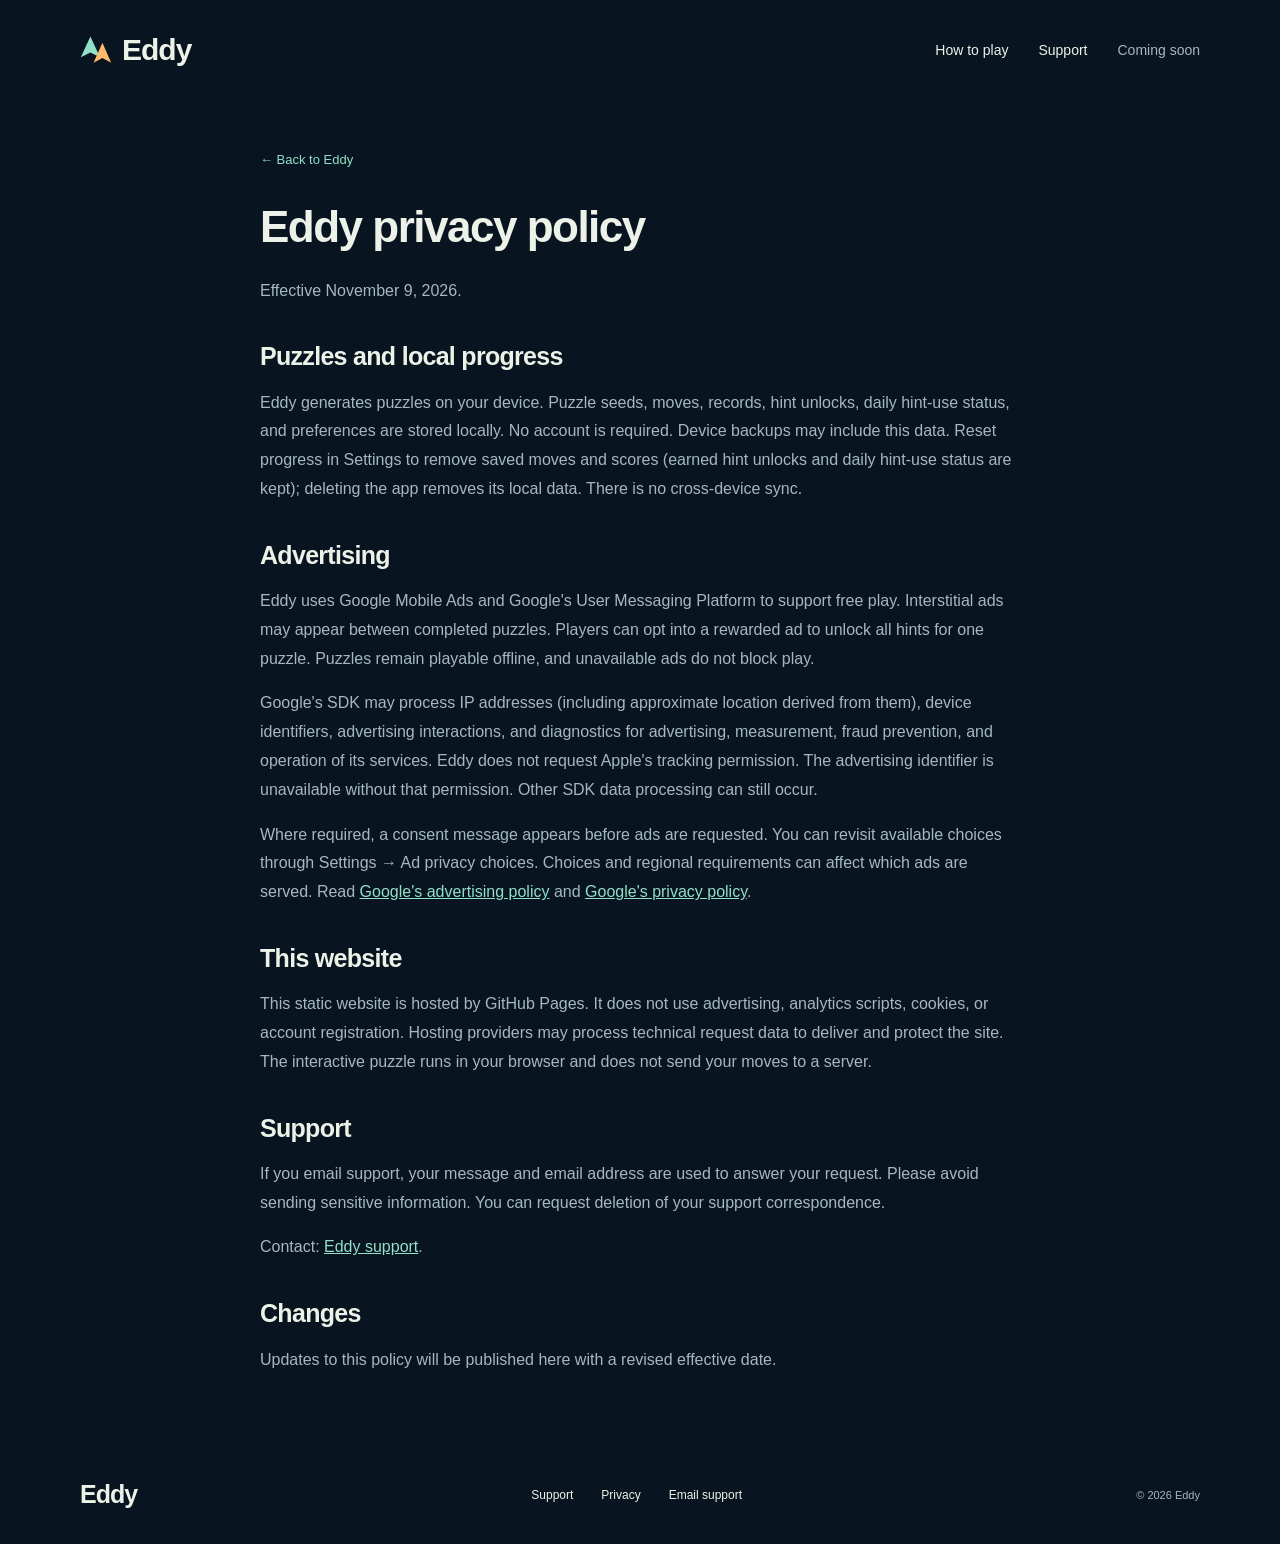
==== privacy/index.html @ 34b2f2de "feat: add Eddy marketing site" ====
<!doctype html><html lang="en"><head><meta charset="utf-8"><meta name="viewport" content="width=device-width, initial-scale=1"><meta name="theme-color" content="#091421"><title>Eddy · Privacy</title><meta name="description" content="Eddy privacy information for the paper boat puzzle game."><link rel="canonical" href="https://eddy.bondoc.cloud/privacy/"><meta property="og:type" content="website"><meta property="og:title" content="Eddy · Privacy"><meta property="og:description" content="Eddy privacy information for the paper boat puzzle game."><meta property="og:url" content="https://eddy.bondoc.cloud/privacy/"><meta property="og:image" content="https://eddy.bondoc.cloud/assets/social.png"><meta name="twitter:card" content="summary_large_image"><link rel="icon" href="/assets/favicon.svg" type="image/svg+xml"><link rel="apple-touch-icon" href="/assets/app-icon.png"><link rel="stylesheet" href="/style.css"></head><body><a class="skip" href="#main">Skip to content</a><header class="nav wrap"><a class="brand" href="/" aria-label="Eddy home"><svg viewBox="0 0 40 40" aria-hidden="true"><path fill="#91e0c7" d="M13 3 25 29 13 23 1 29Z"/><path fill="#ffba6b" d="M28 11 39 36 28 30 17 36Z"/></svg>Eddy</a><nav aria-label="Main navigation"><a href="/#how">How to play</a><a href="/support/">Support</a><a class="nav-cta" href="/#get-eddy">Coming soon</a></nav></header><main id="main" class="document wrap"><a class="back" href="/">← Back to Eddy</a><h1>Eddy privacy policy</h1><p>Effective November 9, 2026.</p><h2>Puzzles and local progress</h2><p>Eddy generates puzzles on your device. Puzzle seeds, moves, records, hint unlocks, daily hint-use status, and preferences are stored locally. No account is required. Device backups may include this data. Reset progress in Settings to remove saved moves and scores (earned hint unlocks and daily hint-use status are kept); deleting the app removes its local data. There is no cross-device sync.</p><h2>Advertising</h2><p>Eddy uses Google Mobile Ads and Google's User Messaging Platform to support free play. Interstitial ads may appear between completed puzzles. Players can opt into a rewarded ad to unlock all hints for one puzzle. Puzzles remain playable offline, and unavailable ads do not block play.</p><p>Google's SDK may process IP addresses (including approximate location derived from them), device identifiers, advertising interactions, and diagnostics for advertising, measurement, fraud prevention, and operation of its services. Eddy does not request Apple's tracking permission. The advertising identifier is unavailable without that permission. Other SDK data processing can still occur.</p><p>Where required, a consent message appears before ads are requested. You can revisit available choices through Settings → Ad privacy choices. Choices and regional requirements can affect which ads are served. Read <a href="https://policies.google.com/technologies/ads">Google's advertising policy</a> and <a href="https://policies.google.com/privacy">Google's privacy policy</a>.</p><h2>This website</h2><p>This static website is hosted by GitHub Pages. It does not use advertising, analytics scripts, cookies, or account registration. Hosting providers may process technical request data to deliver and protect the site. The interactive puzzle runs in your browser and does not send your moves to a server.</p><h2>Support</h2><p>If you email support, your message and email address are used to answer your request. Please avoid sending sensitive information. You can request deletion of your support correspondence.</p><p>Contact: <a href="mailto:rod.xavier.bondoc@gmail.com">Eddy support</a>.</p><h2>Changes</h2><p>Updates to this policy will be published here with a revised effective date.</p>
</main><footer class="wrap"><a class="footer-brand" href="/">Eddy</a><div><a href="/support/">Support</a><a href="/privacy/">Privacy</a><a href="mailto:rod.xavier.bondoc@gmail.com">Email support</a></div><small>© 2026 Eddy</small></footer></body></html>
---- style.css ----
:root {
  --night: #091421;
  --panel: #112735;
  --mint: #91e0c7;
  --gold: #ffba6b;
  --text: #edf2e8;
  --muted: #a4b9bf;
  --line: #ffffff24;
  color-scheme: dark;
  font-family: ui-rounded, "SF Pro Rounded", -apple-system, BlinkMacSystemFont, "Segoe UI", sans-serif;
  color: var(--text);
  background: var(--night);
}
* { box-sizing: border-box; }
html { scroll-behavior: smooth; scroll-padding-top: 30px; }
body { margin: 0; }
a { color: inherit; text-decoration: none; }
button { font: inherit; cursor: pointer; }
a, button { -webkit-tap-highlight-color: transparent; }
a:focus-visible, button:focus-visible, [tabindex]:focus-visible { outline: 3px solid var(--gold); outline-offset: 6px; }
button:disabled { cursor: default; opacity: .4; }
.wrap { width: min(1120px, calc(100% - 80px)); margin-inline: auto; }
.nav { height: 100px; display: flex; align-items: center; justify-content: space-between; }
.brand { display: flex; gap: 10px; align-items: center; font-size: 30px; font-weight: 750; letter-spacing: -1px; }
.brand svg { width: 32px; height: 36px; }
.nav nav { display: flex; align-items: center; gap: 30px; font-size: 14px; }
.nav nav a:hover, .text-link:hover, footer a:hover { color: var(--mint); }
.nav-cta { color: var(--muted); }
.skip { position: absolute; top: -100px; left: 20px; background: var(--mint); color: var(--night); padding: 12px; z-index: 10; }
.skip:focus { top: 10px; }
h1, h2, h3, p { margin-top: 0; }
h1 { font-size: clamp(48px, 5.8vw, 74px); line-height: 1.08; letter-spacing: -2.5px; font-weight: 650; margin-block: 22px 26px; }
h2 { font-size: 28px; line-height: 1.25; letter-spacing: -.7px; font-weight: 600; margin-bottom: 24px; }
h3 { font-size: 22px; }
.hero { display: grid; grid-template-columns: .85fr 1.15fr; gap: 65px; align-items: center; padding-block: 65px 75px; }
.eyebrow { font-size: 13px; line-height: 1.7; color: var(--muted); }
.intro { max-width: 390px; font-size: 18px; line-height: 1.7; color: var(--muted); margin-bottom: 24px; }
.availability { font-size: 13px; color: var(--muted); margin-top: 28px; }
.text-link { display: inline-block; font-size: 14px; color: var(--mint); border-bottom: 1px solid #91e0c755; padding-bottom: 5px; }
.hero-art { border-top: 1px solid var(--line); padding-top: 18px; scroll-margin-top: 30px; min-width: 0; }
.chart-top, .chart-bottom { display: flex; justify-content: space-between; gap: 12px; font-size: 12px; color: var(--muted); }
.chart-bottom { margin: 24px 0 18px; font-size: 11px; }
.demo { margin-top: 30px; }
.seas { display: grid; grid-template-columns: 1fr 1fr; gap: 22px; }
.sea-label { font-size: 12px; margin-bottom: 12px; }
.mint { color: var(--mint); }
.gold { color: var(--gold); }
.board { display: grid; grid-template-columns: repeat(4, 1fr); gap: 5px; color: var(--mint); }
.board.amber { color: var(--gold); }
.cell { aspect-ratio: 1; background: var(--panel); border-radius: 7px; display: grid; place-items: center; position: relative; }
.cell:empty:after { content: "~"; color: #a4b9bf22; font-family: Georgia, serif; }
.cell svg { width: 70%; height: 70%; position: absolute; }
.light { font-size: 23px; }
.harbour { position: absolute; width: 58%; height: 58%; border: 1.5px solid currentColor; border-radius: 50%; opacity: .7; }
.harbour:after { content: ""; position: absolute; inset: 4px; border: 1px solid currentColor; border-radius: 50%; }
#demo-status { font-size: 13px; line-height: 1.6; color: var(--muted); min-height: 42px; margin: 22px 0 12px; }
.demo-controls { display: flex; gap: 12px; justify-content: space-between; align-items: center; }
.directions { display: flex; gap: 7px; }
.directions button { width: 44px; height: 44px; background: var(--panel); border: 1px solid var(--line); color: var(--text); border-radius: 7px; font-size: 20px; }
.directions button:hover:not(:disabled) { border-color: var(--mint); color: var(--mint); }
.text-button { background: transparent; border: 0; color: var(--muted); font-size: 12px; padding: 12px 0; }
.text-button:hover { color: var(--text); }
.demo-note { font-size: 11px; line-height: 1.6; color: var(--muted); margin: 0; }
.how { display: grid; grid-template-columns: .85fr 1.15fr; gap: 65px; border-top: 1px solid var(--line); padding-block: 48px; }
.rules p, .wake-layout p, .mode-list dd { font-size: 16px; color: var(--muted); line-height: 1.8; }
.rules p:last-child { margin-bottom: 0; }
.wake-section { background: #10232e; }
.wake-layout { display: grid; grid-template-columns: 1.15fr .85fr; gap: 65px; align-items: center; padding-block: 48px; }
.wake-illustration svg { width: 100%; height: auto; }
.wake-layout .eyebrow { font-size: 13px; margin-bottom: 16px; }
.wake-layout h2 { font-size: 32px; }
.wake-layout p:last-child { margin-bottom: 0; }
.modes { display: grid; grid-template-columns: .85fr 1.15fr; gap: 65px; padding-block: 64px; }
.mode-list { margin: 0; }
.mode-list > div { border-bottom: 1px solid var(--line); padding-bottom: 20px; margin-bottom: 20px; }
.mode-list > div:last-child { border: 0; margin-bottom: 0; padding-bottom: 0; }
.mode-list dt { font-size: 18px; color: var(--text); font-weight: 550; margin-bottom: 8px; }
.mode-list dd { margin: 0; }
.closing { border-block: 1px solid var(--line); display: flex; align-items: flex-start; gap: 28px; padding-block: 40px; margin-bottom: 40px; }
.closing img { border-radius: 16px; flex-shrink: 0; }
.closing h2 { font-size: 24px; margin-bottom: 14px; }
.closing p { font-size: 15px; line-height: 1.7; color: var(--muted); max-width: 650px; }
.closing .closing-note { font-size: 13px; }
footer { padding-bottom: 35px; display: flex; align-items: center; justify-content: space-between; gap: 24px; }
footer .footer-brand { font-size: 25px; letter-spacing: -1px; font-weight: 650; }
footer > div { display: flex; gap: 28px; font-size: 12px; }
footer small { font-size: 11px; color: var(--muted); }
.document { max-width: 760px; padding-block: 50px 90px; min-height: 65vh; }
.document h1 { font-size: 44px; letter-spacing: -1.5px; margin-top: 35px; }
.document h2 { font-size: 25px; margin: 36px 0 16px; }
.document p { font-size: 16px; line-height: 1.8; color: var(--muted); }
.document p a { color: var(--mint); text-decoration: underline; overflow-wrap: anywhere; }
.back { font-size: 13px; color: var(--mint); }
.button { display: inline-block; padding: 14px 20px; background: var(--mint); color: var(--night); border-radius: 6px; }
@media(max-width: 900px) {
  .wrap { width: calc(100% - 40px); }
  .nav { height: 85px; }
  .nav nav { gap: 18px; font-size: 12px; }
  .nav nav > a:first-child { display: none; }
  .brand { font-size: 27px; }
  .hero { grid-template-columns: 1fr; padding-block: 30px 45px; gap: 36px; }
  .hero-copy { max-width: 540px; }
  h1 { font-size: clamp(48px, 8vw, 66px); }
  .intro { max-width: 500px; font-size: 17px; }
  .hero-art { max-width: 600px; width: 100%; }
  .how, .modes { grid-template-columns: 1fr; gap: 8px; padding-block: 36px; }
  .wake-layout { grid-template-columns: 1fr; gap: 28px; padding-block: 36px; }
  .wake-illustration { max-width: 540px; order: 2; }
  .closing { gap: 20px; }
  footer { flex-wrap: wrap; }
}
@media(max-width: 480px) {
  .chart-top, .sea-label { font-size: 11px; }
  .seas { gap: 14px; }
  .chart-bottom { font-size: 10px; }
  .closing { display: block; }
  .closing img { margin-bottom: 20px; width: 56px; height: 56px; }
  .closing h2 { font-size: 23px; }
  footer { gap: 22px; }
  footer > div { gap: 18px; }
  footer small { width: 100%; }
  .document h1 { font-size: 36px; }
}
@media(prefers-reduced-motion: reduce) { html { scroll-behavior: auto; } }
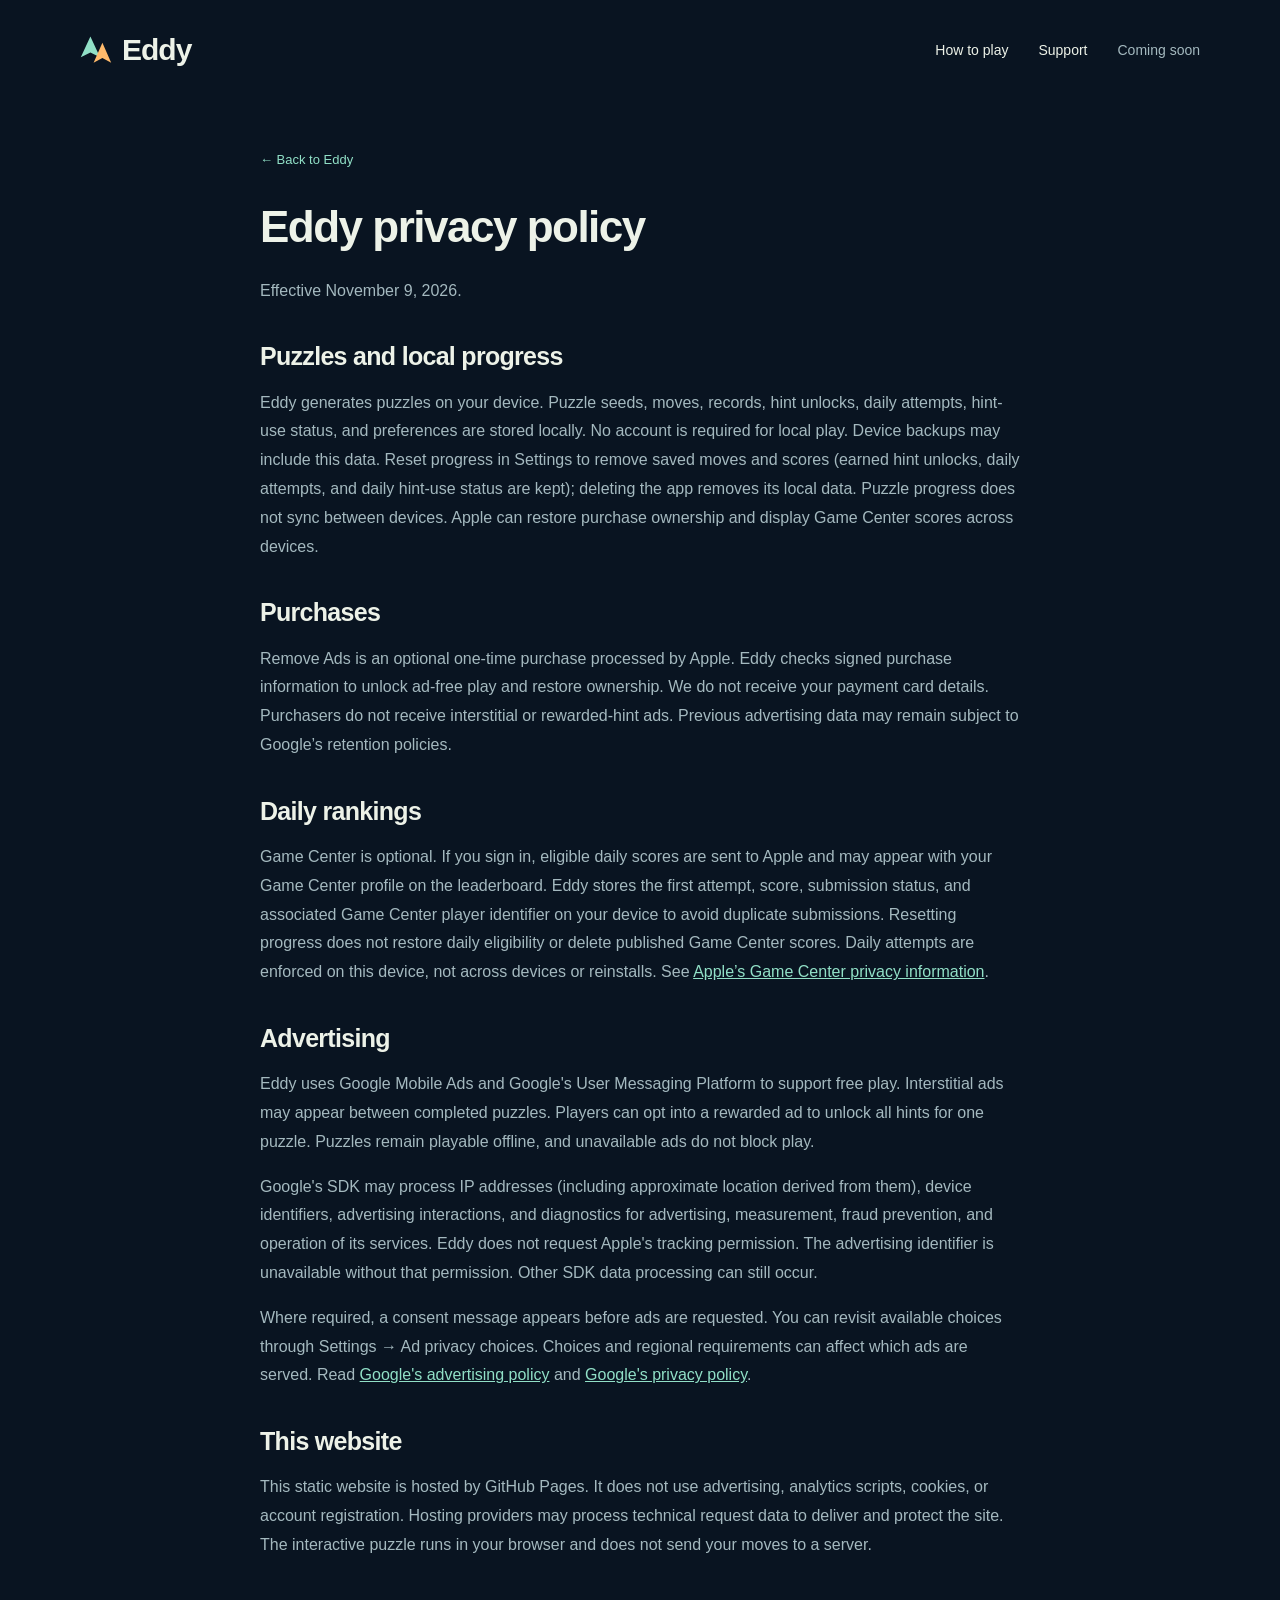
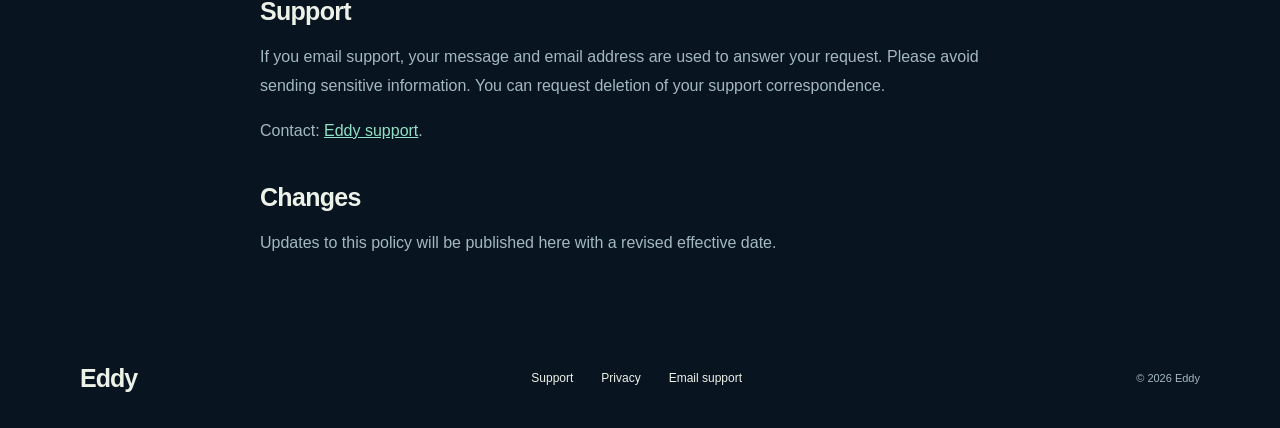
==== commit 7fcf834d: "feat: prepare marketing site for search discovery" ====
--- a/privacy/index.html
+++ b/privacy/index.html
@@ -1,2 +1,130 @@
-<!doctype html><html lang="en"><head><meta charset="utf-8"><meta name="viewport" content="width=device-width, initial-scale=1"><meta name="theme-color" content="#091421"><title>Eddy · Privacy</title><meta name="description" content="Eddy privacy information for the paper boat puzzle game."><link rel="canonical" href="https://eddy.bondoc.cloud/privacy/"><meta property="og:type" content="website"><meta property="og:title" content="Eddy · Privacy"><meta property="og:description" content="Eddy privacy information for the paper boat puzzle game."><meta property="og:url" content="https://eddy.bondoc.cloud/privacy/"><meta property="og:image" content="https://eddy.bondoc.cloud/assets/social.png"><meta name="twitter:card" content="summary_large_image"><link rel="icon" href="/assets/favicon.svg" type="image/svg+xml"><link rel="apple-touch-icon" href="/assets/app-icon.png"><link rel="stylesheet" href="/style.css"></head><body><a class="skip" href="#main">Skip to content</a><header class="nav wrap"><a class="brand" href="/" aria-label="Eddy home"><svg viewBox="0 0 40 40" aria-hidden="true"><path fill="#91e0c7" d="M13 3 25 29 13 23 1 29Z"/><path fill="#ffba6b" d="M28 11 39 36 28 30 17 36Z"/></svg>Eddy</a><nav aria-label="Main navigation"><a href="/#how">How to play</a><a href="/support/">Support</a><a class="nav-cta" href="/#get-eddy">Coming soon</a></nav></header><main id="main" class="document wrap"><a class="back" href="/">← Back to Eddy</a><h1>Eddy privacy policy</h1><p>Effective November 9, 2026.</p><h2>Puzzles and local progress</h2><p>Eddy generates puzzles on your device. Puzzle seeds, moves, records, hint unlocks, daily hint-use status, and preferences are stored locally. No account is required. Device backups may include this data. Reset progress in Settings to remove saved moves and scores (earned hint unlocks and daily hint-use status are kept); deleting the app removes its local data. There is no cross-device sync.</p><h2>Advertising</h2><p>Eddy uses Google Mobile Ads and Google's User Messaging Platform to support free play. Interstitial ads may appear between completed puzzles. Players can opt into a rewarded ad to unlock all hints for one puzzle. Puzzles remain playable offline, and unavailable ads do not block play.</p><p>Google's SDK may process IP addresses (including approximate location derived from them), device identifiers, advertising interactions, and diagnostics for advertising, measurement, fraud prevention, and operation of its services. Eddy does not request Apple's tracking permission. The advertising identifier is unavailable without that permission. Other SDK data processing can still occur.</p><p>Where required, a consent message appears before ads are requested. You can revisit available choices through Settings → Ad privacy choices. Choices and regional requirements can affect which ads are served. Read <a href="https://policies.google.com/technologies/ads">Google's advertising policy</a> and <a href="https://policies.google.com/privacy">Google's privacy policy</a>.</p><h2>This website</h2><p>This static website is hosted by GitHub Pages. It does not use advertising, analytics scripts, cookies, or account registration. Hosting providers may process technical request data to deliver and protect the site. The interactive puzzle runs in your browser and does not send your moves to a server.</p><h2>Support</h2><p>If you email support, your message and email address are used to answer your request. Please avoid sending sensitive information. You can request deletion of your support correspondence.</p><p>Contact: <a href="mailto:rod.xavier.bondoc@gmail.com">Eddy support</a>.</p><h2>Changes</h2><p>Updates to this policy will be published here with a revised effective date.</p>
-</main><footer class="wrap"><a class="footer-brand" href="/">Eddy</a><div><a href="/support/">Support</a><a href="/privacy/">Privacy</a><a href="mailto:rod.xavier.bondoc@gmail.com">Email support</a></div><small>© 2026 Eddy</small></footer></body></html>+<!doctype html>
+<html lang="en">
+  <head>
+    <meta charset="utf-8" />
+    <meta name="viewport" content="width=device-width, initial-scale=1" />
+    <meta name="theme-color" content="#091421" />
+    <title>Eddy Privacy Policy — Game Data, Ads &amp; Purchases</title>
+    <meta
+      name="description"
+      content="Learn how Eddy handles local puzzle progress, purchases, Game Center rankings, advertising consent, and support requests."
+    />
+    <link rel="canonical" href="https://eddy.bondoc.cloud/privacy/" />
+    <meta property="og:type" content="website" />
+    <meta property="og:title" content="Eddy Privacy Policy — Game Data, Ads &amp; Purchases" />
+    <meta
+      property="og:description"
+      content="Learn how Eddy handles local puzzle progress, purchases, Game Center rankings, advertising consent, and support requests."
+    />
+    <meta property="og:url" content="https://eddy.bondoc.cloud/privacy/" />
+    <meta property="og:image" content="https://eddy.bondoc.cloud/assets/social.png" />
+    <meta name="twitter:card" content="summary_large_image" />
+    <link rel="icon" href="/assets/favicon.svg" type="image/svg+xml" />
+    <link rel="apple-touch-icon" href="/assets/app-icon.png" />
+    <link rel="stylesheet" href="/style.css" />
+    <meta property="og:site_name" content="Eddy" />
+    <meta property="og:image:width" content="1200" />
+    <meta property="og:image:height" content="630" />
+    <meta property="og:image:alt" content="Eddy paper boat puzzle game" />
+    <meta name="twitter:title" content="Eddy Privacy Policy — Game Data, Ads &amp; Purchases" />
+    <meta
+      name="twitter:description"
+      content="Learn how Eddy handles local puzzle progress, purchases, Game Center rankings, advertising consent, and support requests."
+    />
+    <meta name="twitter:image" content="https://eddy.bondoc.cloud/assets/social.png" />
+    <meta name="twitter:image:alt" content="Eddy paper boat puzzle game" />
+  </head>
+  <body>
+    <a class="skip" href="#main">Skip to content</a>
+    <header class="nav wrap">
+      <a class="brand" href="/" aria-label="Eddy home"
+        ><svg viewBox="0 0 40 40" aria-hidden="true">
+          <path fill="#91e0c7" d="M13 3 25 29 13 23 1 29Z" />
+          <path fill="#ffba6b" d="M28 11 39 36 28 30 17 36Z" /></svg
+        >Eddy</a
+      >
+      <nav aria-label="Main navigation">
+        <a href="/#how">How to play</a><a href="/support/">Support</a
+        ><a class="nav-cta" href="/#get-eddy">Coming soon</a>
+      </nav>
+    </header>
+    <main id="main" class="document wrap">
+      <a class="back" href="/">← Back to Eddy</a>
+      <h1>Eddy privacy policy</h1>
+      <p>Effective November 9, 2026.</p>
+      <h2>Puzzles and local progress</h2>
+      <p>
+        Eddy generates puzzles on your device. Puzzle seeds, moves, records, hint unlocks, daily
+        attempts, hint-use status, and preferences are stored locally. No account is required for
+        local play. Device backups may include this data. Reset progress in Settings to remove saved
+        moves and scores (earned hint unlocks, daily attempts, and daily hint-use status are kept);
+        deleting the app removes its local data. Puzzle progress does not sync between devices.
+        Apple can restore purchase ownership and display Game Center scores across devices.
+      </p>
+      <h2>Purchases</h2>
+      <p>
+        Remove Ads is an optional one-time purchase processed by Apple. Eddy checks signed purchase
+        information to unlock ad-free play and restore ownership. We do not receive your payment
+        card details. Purchasers do not receive interstitial or rewarded-hint ads. Previous
+        advertising data may remain subject to Google’s retention policies.
+      </p>
+      <h2>Daily rankings</h2>
+      <p>
+        Game Center is optional. If you sign in, eligible daily scores are sent to Apple and may
+        appear with your Game Center profile on the leaderboard. Eddy stores the first attempt,
+        score, submission status, and associated Game Center player identifier on your device to
+        avoid duplicate submissions. Resetting progress does not restore daily eligibility or delete
+        published Game Center scores. Daily attempts are enforced on this device, not across devices
+        or reinstalls. See
+        <a href="https://www.apple.com/legal/privacy/data/en/game-center/"
+          >Apple’s Game Center privacy information</a
+        >.
+      </p>
+      <h2>Advertising</h2>
+      <p>
+        Eddy uses Google Mobile Ads and Google's User Messaging Platform to support free play.
+        Interstitial ads may appear between completed puzzles. Players can opt into a rewarded ad to
+        unlock all hints for one puzzle. Puzzles remain playable offline, and unavailable ads do not
+        block play.
+      </p>
+      <p>
+        Google's SDK may process IP addresses (including approximate location derived from them),
+        device identifiers, advertising interactions, and diagnostics for advertising, measurement,
+        fraud prevention, and operation of its services. Eddy does not request Apple's tracking
+        permission. The advertising identifier is unavailable without that permission. Other SDK
+        data processing can still occur.
+      </p>
+      <p>
+        Where required, a consent message appears before ads are requested. You can revisit
+        available choices through Settings → Ad privacy choices. Choices and regional requirements
+        can affect which ads are served. Read
+        <a href="https://policies.google.com/technologies/ads">Google's advertising policy</a> and
+        <a href="https://policies.google.com/privacy">Google's privacy policy</a>.
+      </p>
+      <h2>This website</h2>
+      <p>
+        This static website is hosted by GitHub Pages. It does not use advertising, analytics
+        scripts, cookies, or account registration. Hosting providers may process technical request
+        data to deliver and protect the site. The interactive puzzle runs in your browser and does
+        not send your moves to a server.
+      </p>
+      <h2>Support</h2>
+      <p>
+        If you email support, your message and email address are used to answer your request. Please
+        avoid sending sensitive information. You can request deletion of your support
+        correspondence.
+      </p>
+      <p>Contact: <a href="mailto:rod@bondoc.cloud">Eddy support</a>.</p>
+      <h2>Changes</h2>
+      <p>Updates to this policy will be published here with a revised effective date.</p>
+    </main>
+    <footer class="wrap">
+      <a class="footer-brand" href="/">Eddy</a>
+      <div>
+        <a href="/support/">Support</a><a href="/privacy/">Privacy</a
+        ><a href="mailto:rod@bondoc.cloud">Email support</a>
+      </div>
+      <small>© 2026 Eddy</small>
+    </footer>
+  </body>
+</html>
--- a/style.css
+++ b/style.css
@@ -7,118 +7,522 @@
   --muted: #a4b9bf;
   --line: #ffffff24;
   color-scheme: dark;
-  font-family: ui-rounded, "SF Pro Rounded", -apple-system, BlinkMacSystemFont, "Segoe UI", sans-serif;
+  font-family:
+    ui-rounded,
+    'SF Pro Rounded',
+    -apple-system,
+    BlinkMacSystemFont,
+    'Segoe UI',
+    sans-serif;
   color: var(--text);
   background: var(--night);
 }
-* { box-sizing: border-box; }
-html { scroll-behavior: smooth; scroll-padding-top: 30px; }
-body { margin: 0; }
-a { color: inherit; text-decoration: none; }
-button { font: inherit; cursor: pointer; }
-a, button { -webkit-tap-highlight-color: transparent; }
-a:focus-visible, button:focus-visible, [tabindex]:focus-visible { outline: 3px solid var(--gold); outline-offset: 6px; }
-button:disabled { cursor: default; opacity: .4; }
-.wrap { width: min(1120px, calc(100% - 80px)); margin-inline: auto; }
-.nav { height: 100px; display: flex; align-items: center; justify-content: space-between; }
-.brand { display: flex; gap: 10px; align-items: center; font-size: 30px; font-weight: 750; letter-spacing: -1px; }
-.brand svg { width: 32px; height: 36px; }
-.nav nav { display: flex; align-items: center; gap: 30px; font-size: 14px; }
-.nav nav a:hover, .text-link:hover, footer a:hover { color: var(--mint); }
-.nav-cta { color: var(--muted); }
-.skip { position: absolute; top: -100px; left: 20px; background: var(--mint); color: var(--night); padding: 12px; z-index: 10; }
-.skip:focus { top: 10px; }
-h1, h2, h3, p { margin-top: 0; }
-h1 { font-size: clamp(48px, 5.8vw, 74px); line-height: 1.08; letter-spacing: -2.5px; font-weight: 650; margin-block: 22px 26px; }
-h2 { font-size: 28px; line-height: 1.25; letter-spacing: -.7px; font-weight: 600; margin-bottom: 24px; }
-h3 { font-size: 22px; }
-.hero { display: grid; grid-template-columns: .85fr 1.15fr; gap: 65px; align-items: center; padding-block: 65px 75px; }
-.eyebrow { font-size: 13px; line-height: 1.7; color: var(--muted); }
-.intro { max-width: 390px; font-size: 18px; line-height: 1.7; color: var(--muted); margin-bottom: 24px; }
-.availability { font-size: 13px; color: var(--muted); margin-top: 28px; }
-.text-link { display: inline-block; font-size: 14px; color: var(--mint); border-bottom: 1px solid #91e0c755; padding-bottom: 5px; }
-.hero-art { border-top: 1px solid var(--line); padding-top: 18px; scroll-margin-top: 30px; min-width: 0; }
-.chart-top, .chart-bottom { display: flex; justify-content: space-between; gap: 12px; font-size: 12px; color: var(--muted); }
-.chart-bottom { margin: 24px 0 18px; font-size: 11px; }
-.demo { margin-top: 30px; }
-.seas { display: grid; grid-template-columns: 1fr 1fr; gap: 22px; }
-.sea-label { font-size: 12px; margin-bottom: 12px; }
-.mint { color: var(--mint); }
-.gold { color: var(--gold); }
-.board { display: grid; grid-template-columns: repeat(4, 1fr); gap: 5px; color: var(--mint); }
-.board.amber { color: var(--gold); }
-.cell { aspect-ratio: 1; background: var(--panel); border-radius: 7px; display: grid; place-items: center; position: relative; }
-.cell:empty:after { content: "~"; color: #a4b9bf22; font-family: Georgia, serif; }
-.cell svg { width: 70%; height: 70%; position: absolute; }
-.light { font-size: 23px; }
-.harbour { position: absolute; width: 58%; height: 58%; border: 1.5px solid currentColor; border-radius: 50%; opacity: .7; }
-.harbour:after { content: ""; position: absolute; inset: 4px; border: 1px solid currentColor; border-radius: 50%; }
-#demo-status { font-size: 13px; line-height: 1.6; color: var(--muted); min-height: 42px; margin: 22px 0 12px; }
-.demo-controls { display: flex; gap: 12px; justify-content: space-between; align-items: center; }
-.directions { display: flex; gap: 7px; }
-.directions button { width: 44px; height: 44px; background: var(--panel); border: 1px solid var(--line); color: var(--text); border-radius: 7px; font-size: 20px; }
-.directions button:hover:not(:disabled) { border-color: var(--mint); color: var(--mint); }
-.text-button { background: transparent; border: 0; color: var(--muted); font-size: 12px; padding: 12px 0; }
-.text-button:hover { color: var(--text); }
-.demo-note { font-size: 11px; line-height: 1.6; color: var(--muted); margin: 0; }
-.how { display: grid; grid-template-columns: .85fr 1.15fr; gap: 65px; border-top: 1px solid var(--line); padding-block: 48px; }
-.rules p, .wake-layout p, .mode-list dd { font-size: 16px; color: var(--muted); line-height: 1.8; }
-.rules p:last-child { margin-bottom: 0; }
-.wake-section { background: #10232e; }
-.wake-layout { display: grid; grid-template-columns: 1.15fr .85fr; gap: 65px; align-items: center; padding-block: 48px; }
-.wake-illustration svg { width: 100%; height: auto; }
-.wake-layout .eyebrow { font-size: 13px; margin-bottom: 16px; }
-.wake-layout h2 { font-size: 32px; }
-.wake-layout p:last-child { margin-bottom: 0; }
-.modes { display: grid; grid-template-columns: .85fr 1.15fr; gap: 65px; padding-block: 64px; }
-.mode-list { margin: 0; }
-.mode-list > div { border-bottom: 1px solid var(--line); padding-bottom: 20px; margin-bottom: 20px; }
-.mode-list > div:last-child { border: 0; margin-bottom: 0; padding-bottom: 0; }
-.mode-list dt { font-size: 18px; color: var(--text); font-weight: 550; margin-bottom: 8px; }
-.mode-list dd { margin: 0; }
-.closing { border-block: 1px solid var(--line); display: flex; align-items: flex-start; gap: 28px; padding-block: 40px; margin-bottom: 40px; }
-.closing img { border-radius: 16px; flex-shrink: 0; }
-.closing h2 { font-size: 24px; margin-bottom: 14px; }
-.closing p { font-size: 15px; line-height: 1.7; color: var(--muted); max-width: 650px; }
-.closing .closing-note { font-size: 13px; }
-footer { padding-bottom: 35px; display: flex; align-items: center; justify-content: space-between; gap: 24px; }
-footer .footer-brand { font-size: 25px; letter-spacing: -1px; font-weight: 650; }
-footer > div { display: flex; gap: 28px; font-size: 12px; }
-footer small { font-size: 11px; color: var(--muted); }
-.document { max-width: 760px; padding-block: 50px 90px; min-height: 65vh; }
-.document h1 { font-size: 44px; letter-spacing: -1.5px; margin-top: 35px; }
-.document h2 { font-size: 25px; margin: 36px 0 16px; }
-.document p { font-size: 16px; line-height: 1.8; color: var(--muted); }
-.document p a { color: var(--mint); text-decoration: underline; overflow-wrap: anywhere; }
-.back { font-size: 13px; color: var(--mint); }
-.button { display: inline-block; padding: 14px 20px; background: var(--mint); color: var(--night); border-radius: 6px; }
-@media(max-width: 900px) {
-  .wrap { width: calc(100% - 40px); }
-  .nav { height: 85px; }
-  .nav nav { gap: 18px; font-size: 12px; }
-  .nav nav > a:first-child { display: none; }
-  .brand { font-size: 27px; }
-  .hero { grid-template-columns: 1fr; padding-block: 30px 45px; gap: 36px; }
-  .hero-copy { max-width: 540px; }
-  h1 { font-size: clamp(48px, 8vw, 66px); }
-  .intro { max-width: 500px; font-size: 17px; }
-  .hero-art { max-width: 600px; width: 100%; }
-  .how, .modes { grid-template-columns: 1fr; gap: 8px; padding-block: 36px; }
-  .wake-layout { grid-template-columns: 1fr; gap: 28px; padding-block: 36px; }
-  .wake-illustration { max-width: 540px; order: 2; }
-  .closing { gap: 20px; }
-  footer { flex-wrap: wrap; }
-}
-@media(max-width: 480px) {
-  .chart-top, .sea-label { font-size: 11px; }
-  .seas { gap: 14px; }
-  .chart-bottom { font-size: 10px; }
-  .closing { display: block; }
-  .closing img { margin-bottom: 20px; width: 56px; height: 56px; }
-  .closing h2 { font-size: 23px; }
-  footer { gap: 22px; }
-  footer > div { gap: 18px; }
-  footer small { width: 100%; }
-  .document h1 { font-size: 36px; }
-}
-@media(prefers-reduced-motion: reduce) { html { scroll-behavior: auto; } }
+* {
+  box-sizing: border-box;
+}
+html {
+  scroll-behavior: smooth;
+  scroll-padding-top: 30px;
+}
+body {
+  margin: 0;
+}
+a {
+  color: inherit;
+  text-decoration: none;
+}
+button {
+  font: inherit;
+  cursor: pointer;
+}
+a,
+button {
+  -webkit-tap-highlight-color: transparent;
+}
+a:focus-visible,
+button:focus-visible,
+[tabindex]:focus-visible {
+  outline: 3px solid var(--gold);
+  outline-offset: 6px;
+}
+button:disabled {
+  cursor: default;
+  opacity: 0.4;
+}
+.wrap {
+  width: min(1120px, calc(100% - 80px));
+  margin-inline: auto;
+}
+.nav {
+  height: 100px;
+  display: flex;
+  align-items: center;
+  justify-content: space-between;
+}
+.brand {
+  display: flex;
+  gap: 10px;
+  align-items: center;
+  font-size: 30px;
+  font-weight: 750;
+  letter-spacing: -1px;
+}
+.brand svg {
+  width: 32px;
+  height: 36px;
+}
+.nav nav {
+  display: flex;
+  align-items: center;
+  gap: 30px;
+  font-size: 14px;
+}
+.nav nav a:hover,
+.text-link:hover,
+footer a:hover {
+  color: var(--mint);
+}
+.nav-cta {
+  color: var(--muted);
+}
+.skip {
+  position: absolute;
+  top: -100px;
+  left: 20px;
+  background: var(--mint);
+  color: var(--night);
+  padding: 12px;
+  z-index: 10;
+}
+.skip:focus {
+  top: 10px;
+}
+h1,
+h2,
+h3,
+p {
+  margin-top: 0;
+}
+h1 {
+  font-size: clamp(48px, 5.8vw, 74px);
+  line-height: 1.08;
+  letter-spacing: -2.5px;
+  font-weight: 650;
+  margin-block: 22px 26px;
+}
+h2 {
+  font-size: 28px;
+  line-height: 1.25;
+  letter-spacing: -0.7px;
+  font-weight: 600;
+  margin-bottom: 24px;
+}
+h3 {
+  font-size: 22px;
+}
+.hero {
+  display: grid;
+  grid-template-columns: 0.85fr 1.15fr;
+  gap: 65px;
+  align-items: center;
+  padding-block: 65px 75px;
+}
+.eyebrow {
+  font-size: 13px;
+  line-height: 1.7;
+  color: var(--muted);
+}
+.intro {
+  max-width: 390px;
+  font-size: 18px;
+  line-height: 1.7;
+  color: var(--muted);
+  margin-bottom: 24px;
+}
+.availability {
+  font-size: 13px;
+  color: var(--muted);
+  margin-top: 28px;
+}
+.text-link {
+  display: inline-block;
+  font-size: 14px;
+  color: var(--mint);
+  border-bottom: 1px solid #91e0c755;
+  padding-bottom: 5px;
+}
+.hero-art {
+  border-top: 1px solid var(--line);
+  padding-top: 18px;
+  scroll-margin-top: 30px;
+  min-width: 0;
+}
+.chart-top,
+.chart-bottom {
+  display: flex;
+  justify-content: space-between;
+  gap: 12px;
+  font-size: 12px;
+  color: var(--muted);
+}
+.chart-bottom {
+  margin: 24px 0 18px;
+  font-size: 11px;
+}
+.demo {
+  margin-top: 30px;
+}
+.seas {
+  display: grid;
+  grid-template-columns: 1fr 1fr;
+  gap: 22px;
+}
+.sea-label {
+  font-size: 12px;
+  margin-bottom: 12px;
+}
+.mint {
+  color: var(--mint);
+}
+.gold {
+  color: var(--gold);
+}
+.board {
+  display: grid;
+  grid-template-columns: repeat(4, 1fr);
+  gap: 5px;
+  color: var(--mint);
+}
+.board.amber {
+  color: var(--gold);
+}
+.cell {
+  aspect-ratio: 1;
+  background: var(--panel);
+  border-radius: 7px;
+  display: grid;
+  place-items: center;
+  position: relative;
+}
+.cell:empty:after {
+  content: '~';
+  color: #a4b9bf22;
+  font-family: Georgia, serif;
+}
+.cell svg {
+  width: 70%;
+  height: 70%;
+  position: absolute;
+}
+.light {
+  font-size: 23px;
+}
+.harbour {
+  position: absolute;
+  width: 58%;
+  height: 58%;
+  border: 1.5px solid currentColor;
+  border-radius: 50%;
+  opacity: 0.7;
+}
+.harbour:after {
+  content: '';
+  position: absolute;
+  inset: 4px;
+  border: 1px solid currentColor;
+  border-radius: 50%;
+}
+#demo-status {
+  font-size: 13px;
+  line-height: 1.6;
+  color: var(--muted);
+  min-height: 42px;
+  margin: 22px 0 12px;
+}
+.demo-controls {
+  display: flex;
+  gap: 12px;
+  justify-content: space-between;
+  align-items: center;
+}
+.directions {
+  display: flex;
+  gap: 7px;
+}
+.directions button {
+  width: 44px;
+  height: 44px;
+  background: var(--panel);
+  border: 1px solid var(--line);
+  color: var(--text);
+  border-radius: 7px;
+  font-size: 20px;
+}
+.directions button:hover:not(:disabled) {
+  border-color: var(--mint);
+  color: var(--mint);
+}
+.text-button {
+  background: transparent;
+  border: 0;
+  color: var(--muted);
+  font-size: 12px;
+  padding: 12px 0;
+}
+.text-button:hover {
+  color: var(--text);
+}
+.demo-note {
+  font-size: 11px;
+  line-height: 1.6;
+  color: var(--muted);
+  margin: 0;
+}
+.how {
+  display: grid;
+  grid-template-columns: 0.85fr 1.15fr;
+  gap: 65px;
+  border-top: 1px solid var(--line);
+  padding-block: 48px;
+}
+.rules p,
+.wake-layout p,
+.mode-list dd {
+  font-size: 16px;
+  color: var(--muted);
+  line-height: 1.8;
+}
+.rules p:last-child {
+  margin-bottom: 0;
+}
+.wake-section {
+  background: #10232e;
+}
+.wake-layout {
+  display: grid;
+  grid-template-columns: 1.15fr 0.85fr;
+  gap: 65px;
+  align-items: center;
+  padding-block: 48px;
+}
+.wake-illustration svg {
+  width: 100%;
+  height: auto;
+}
+.wake-layout .eyebrow {
+  font-size: 13px;
+  margin-bottom: 16px;
+}
+.wake-layout h2 {
+  font-size: 32px;
+}
+.wake-layout p:last-child {
+  margin-bottom: 0;
+}
+.modes {
+  display: grid;
+  grid-template-columns: 0.85fr 1.15fr;
+  gap: 65px;
+  padding-block: 64px;
+}
+.mode-list {
+  margin: 0;
+}
+.mode-list > div {
+  border-bottom: 1px solid var(--line);
+  padding-bottom: 20px;
+  margin-bottom: 20px;
+}
+.mode-list > div:last-child {
+  border: 0;
+  margin-bottom: 0;
+  padding-bottom: 0;
+}
+.mode-list dt {
+  font-size: 18px;
+  color: var(--text);
+  font-weight: 550;
+  margin-bottom: 8px;
+}
+.mode-list dd {
+  margin: 0;
+}
+.closing {
+  border-block: 1px solid var(--line);
+  display: flex;
+  align-items: flex-start;
+  gap: 28px;
+  padding-block: 40px;
+  margin-bottom: 40px;
+}
+.closing img {
+  border-radius: 16px;
+  flex-shrink: 0;
+}
+.closing h2 {
+  font-size: 24px;
+  margin-bottom: 14px;
+}
+.closing p {
+  font-size: 15px;
+  line-height: 1.7;
+  color: var(--muted);
+  max-width: 650px;
+}
+.closing .closing-note {
+  font-size: 13px;
+}
+footer {
+  padding-bottom: 35px;
+  display: flex;
+  align-items: center;
+  justify-content: space-between;
+  gap: 24px;
+}
+footer .footer-brand {
+  font-size: 25px;
+  letter-spacing: -1px;
+  font-weight: 650;
+}
+footer > div {
+  display: flex;
+  gap: 28px;
+  font-size: 12px;
+}
+footer small {
+  font-size: 11px;
+  color: var(--muted);
+}
+.document {
+  max-width: 760px;
+  padding-block: 50px 90px;
+  min-height: 65vh;
+}
+.document h1 {
+  font-size: 44px;
+  letter-spacing: -1.5px;
+  margin-top: 35px;
+}
+.document h2 {
+  font-size: 25px;
+  margin: 36px 0 16px;
+}
+.document p {
+  font-size: 16px;
+  line-height: 1.8;
+  color: var(--muted);
+}
+.document p a {
+  color: var(--mint);
+  text-decoration: underline;
+  overflow-wrap: anywhere;
+}
+.back {
+  font-size: 13px;
+  color: var(--mint);
+}
+.button {
+  display: inline-block;
+  padding: 14px 20px;
+  background: var(--mint);
+  color: var(--night);
+  border-radius: 6px;
+}
+@media (max-width: 900px) {
+  .wrap {
+    width: calc(100% - 40px);
+  }
+  .nav {
+    height: 85px;
+  }
+  .nav nav {
+    gap: 18px;
+    font-size: 12px;
+  }
+  .nav nav > a:first-child {
+    display: none;
+  }
+  .brand {
+    font-size: 27px;
+  }
+  .hero {
+    grid-template-columns: 1fr;
+    padding-block: 30px 45px;
+    gap: 36px;
+  }
+  .hero-copy {
+    max-width: 540px;
+  }
+  h1 {
+    font-size: clamp(48px, 8vw, 66px);
+  }
+  .intro {
+    max-width: 500px;
+    font-size: 17px;
+  }
+  .hero-art {
+    max-width: 600px;
+    width: 100%;
+  }
+  .how,
+  .modes {
+    grid-template-columns: 1fr;
+    gap: 8px;
+    padding-block: 36px;
+  }
+  .wake-layout {
+    grid-template-columns: 1fr;
+    gap: 28px;
+    padding-block: 36px;
+  }
+  .wake-illustration {
+    max-width: 540px;
+    order: 2;
+  }
+  .closing {
+    gap: 20px;
+  }
+  footer {
+    flex-wrap: wrap;
+  }
+}
+@media (max-width: 480px) {
+  .chart-top,
+  .sea-label {
+    font-size: 11px;
+  }
+  .seas {
+    gap: 14px;
+  }
+  .chart-bottom {
+    font-size: 10px;
+  }
+  .closing {
+    display: block;
+  }
+  .closing img {
+    margin-bottom: 20px;
+    width: 56px;
+    height: 56px;
+  }
+  .closing h2 {
+    font-size: 23px;
+  }
+  footer {
+    gap: 22px;
+  }
+  footer > div {
+    gap: 18px;
+  }
+  footer small {
+    width: 100%;
+  }
+  .document h1 {
+    font-size: 36px;
+  }
+}
+@media (prefers-reduced-motion: reduce) {
+  html {
+    scroll-behavior: auto;
+  }
+}
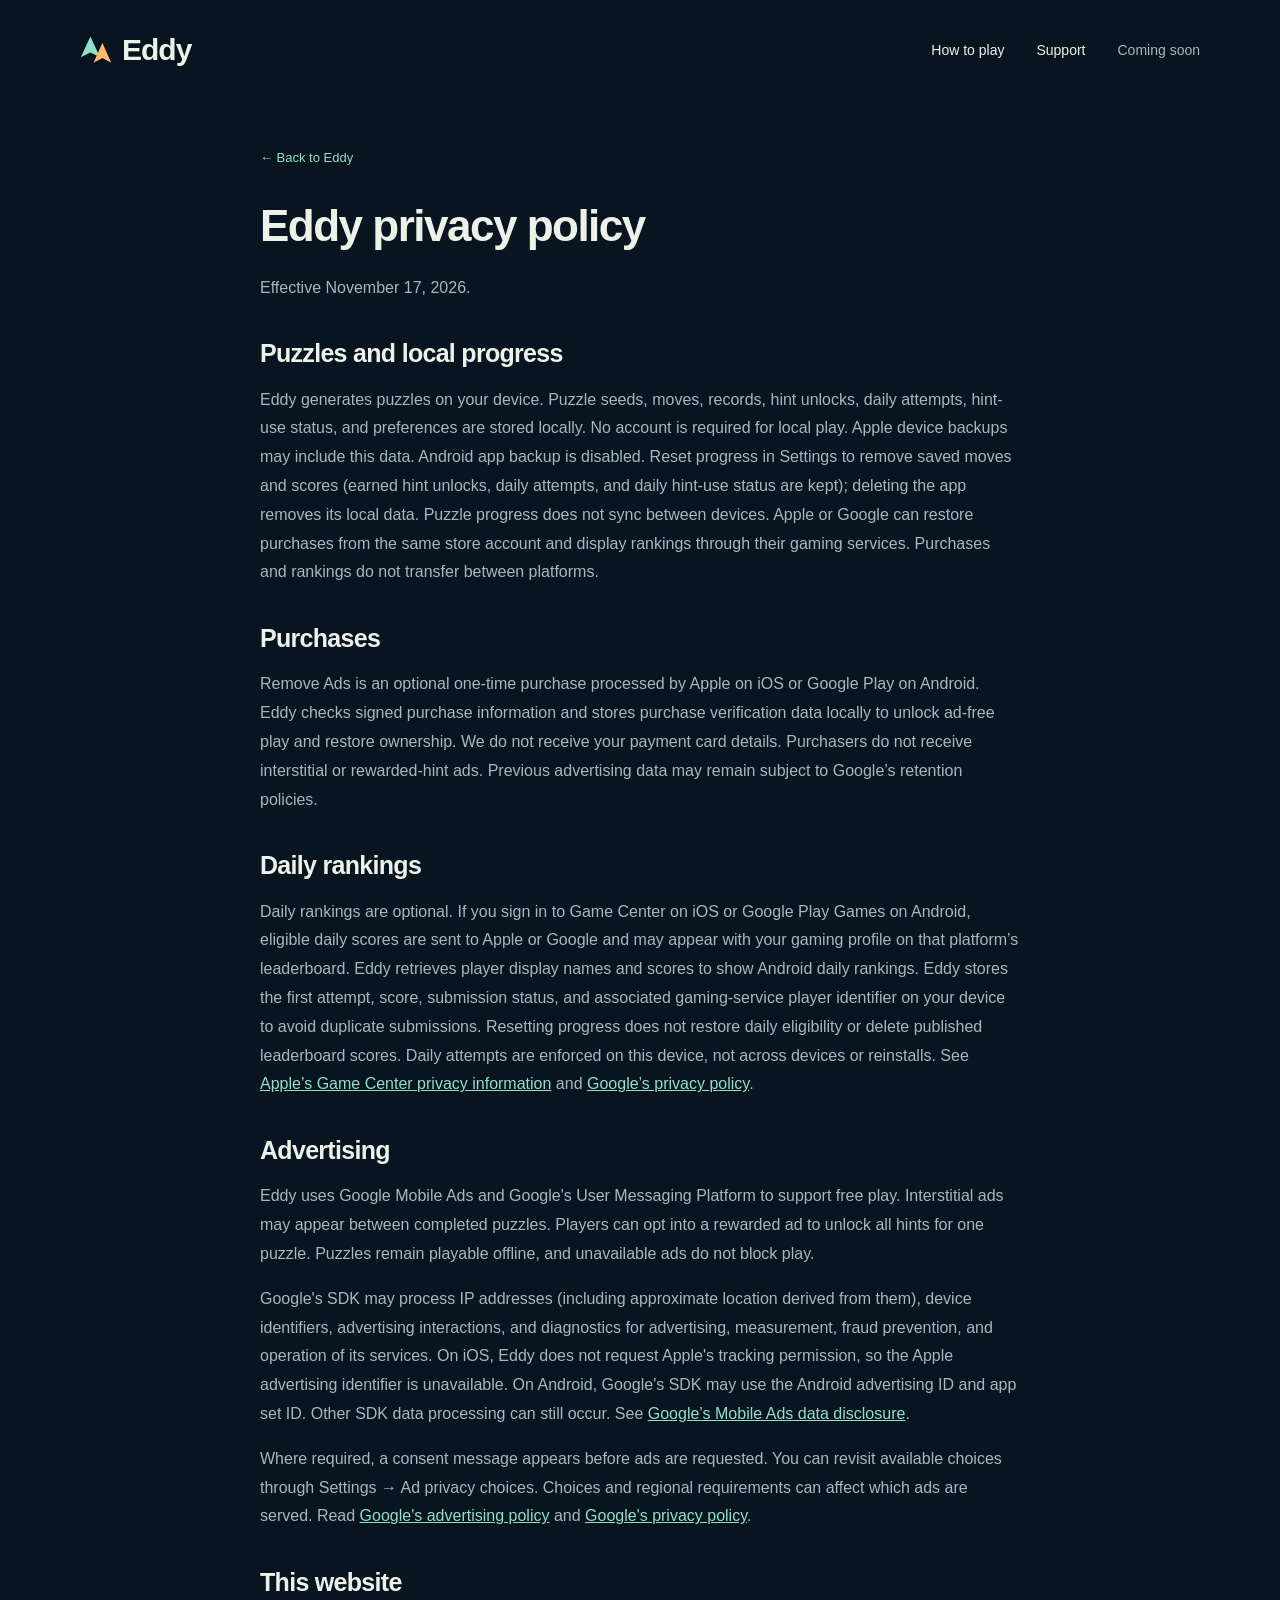
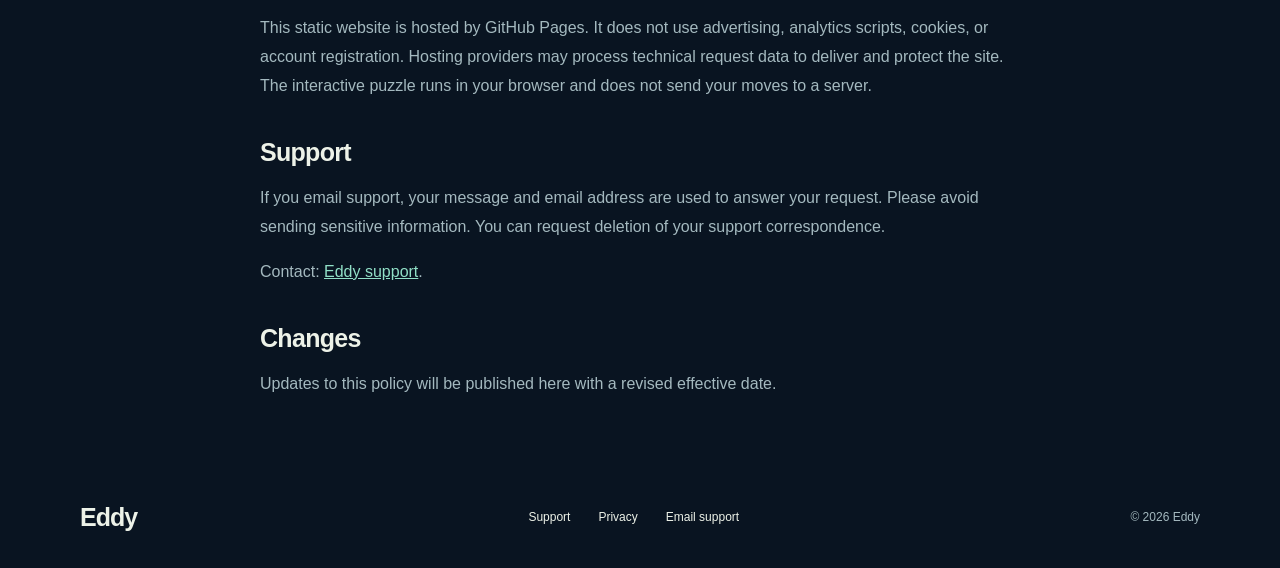
==== commit fbd21f26: "feat: prepare marketing site for iOS and Android" ====
--- a/privacy/index.html
+++ b/privacy/index.html
@@ -7,17 +7,19 @@
     <title>Eddy Privacy Policy — Game Data, Ads &amp; Purchases</title>
     <meta
       name="description"
-      content="Learn how Eddy handles local puzzle progress, purchases, Game Center rankings, advertising consent, and support requests."
+      content="Learn how Eddy handles local puzzle progress, purchases, daily rankings, advertising consent, and support requests."
     />
     <link rel="canonical" href="https://eddy.bondoc.cloud/privacy/" />
     <meta property="og:type" content="website" />
+    <meta property="og:locale" content="en_US" />
+    <meta property="og:image:type" content="image/png" />
     <meta property="og:title" content="Eddy Privacy Policy — Game Data, Ads &amp; Purchases" />
     <meta
       property="og:description"
-      content="Learn how Eddy handles local puzzle progress, purchases, Game Center rankings, advertising consent, and support requests."
+      content="Learn how Eddy handles local puzzle progress, purchases, daily rankings, advertising consent, and support requests."
     />
     <meta property="og:url" content="https://eddy.bondoc.cloud/privacy/" />
-    <meta property="og:image" content="https://eddy.bondoc.cloud/assets/social.png" />
+    <meta property="og:image" content="https://eddy.bondoc.cloud/assets/social.png?v=20261117" />
     <meta name="twitter:card" content="summary_large_image" />
     <link rel="icon" href="/assets/favicon.svg" type="image/svg+xml" />
     <link rel="apple-touch-icon" href="/assets/app-icon.png" />
@@ -25,14 +27,17 @@
     <meta property="og:site_name" content="Eddy" />
     <meta property="og:image:width" content="1200" />
     <meta property="og:image:height" content="630" />
-    <meta property="og:image:alt" content="Eddy paper boat puzzle game" />
+    <meta property="og:image:alt" content="Eddy: get both boats home. Coming to iOS and Android." />
     <meta name="twitter:title" content="Eddy Privacy Policy — Game Data, Ads &amp; Purchases" />
     <meta
       name="twitter:description"
-      content="Learn how Eddy handles local puzzle progress, purchases, Game Center rankings, advertising consent, and support requests."
+      content="Learn how Eddy handles local puzzle progress, purchases, daily rankings, advertising consent, and support requests."
     />
-    <meta name="twitter:image" content="https://eddy.bondoc.cloud/assets/social.png" />
-    <meta name="twitter:image:alt" content="Eddy paper boat puzzle game" />
+    <meta name="twitter:image" content="https://eddy.bondoc.cloud/assets/social.png?v=20261117" />
+    <meta
+      name="twitter:image:alt"
+      content="Eddy: get both boats home. Coming to iOS and Android."
+    />
   </head>
   <body>
     <a class="skip" href="#main">Skip to content</a>
@@ -51,34 +56,39 @@
     <main id="main" class="document wrap">
       <a class="back" href="/">← Back to Eddy</a>
       <h1>Eddy privacy policy</h1>
-      <p>Effective November 9, 2026.</p>
+      <p>Effective November 17, 2026.</p>
       <h2>Puzzles and local progress</h2>
       <p>
         Eddy generates puzzles on your device. Puzzle seeds, moves, records, hint unlocks, daily
         attempts, hint-use status, and preferences are stored locally. No account is required for
-        local play. Device backups may include this data. Reset progress in Settings to remove saved
-        moves and scores (earned hint unlocks, daily attempts, and daily hint-use status are kept);
-        deleting the app removes its local data. Puzzle progress does not sync between devices.
-        Apple can restore purchase ownership and display Game Center scores across devices.
+        local play. Apple device backups may include this data. Android app backup is disabled.
+        Reset progress in Settings to remove saved moves and scores (earned hint unlocks, daily
+        attempts, and daily hint-use status are kept); deleting the app removes its local data.
+        Puzzle progress does not sync between devices. Apple or Google can restore purchases from
+        the same store account and display rankings through their gaming services. Purchases and
+        rankings do not transfer between platforms.
       </p>
       <h2>Purchases</h2>
       <p>
-        Remove Ads is an optional one-time purchase processed by Apple. Eddy checks signed purchase
-        information to unlock ad-free play and restore ownership. We do not receive your payment
-        card details. Purchasers do not receive interstitial or rewarded-hint ads. Previous
-        advertising data may remain subject to Google’s retention policies.
+        Remove Ads is an optional one-time purchase processed by Apple on iOS or Google Play on
+        Android. Eddy checks signed purchase information and stores purchase verification data
+        locally to unlock ad-free play and restore ownership. We do not receive your payment card
+        details. Purchasers do not receive interstitial or rewarded-hint ads. Previous advertising
+        data may remain subject to Google’s retention policies.
       </p>
       <h2>Daily rankings</h2>
       <p>
-        Game Center is optional. If you sign in, eligible daily scores are sent to Apple and may
-        appear with your Game Center profile on the leaderboard. Eddy stores the first attempt,
-        score, submission status, and associated Game Center player identifier on your device to
-        avoid duplicate submissions. Resetting progress does not restore daily eligibility or delete
-        published Game Center scores. Daily attempts are enforced on this device, not across devices
-        or reinstalls. See
+        Daily rankings are optional. If you sign in to Game Center on iOS or Google Play Games on
+        Android, eligible daily scores are sent to Apple or Google and may appear with your gaming
+        profile on that platform’s leaderboard. Eddy retrieves player display names and scores to
+        show Android daily rankings. Eddy stores the first attempt, score, submission status, and
+        associated gaming-service player identifier on your device to avoid duplicate submissions.
+        Resetting progress does not restore daily eligibility or delete published leaderboard
+        scores. Daily attempts are enforced on this device, not across devices or reinstalls. See
         <a href="https://www.apple.com/legal/privacy/data/en/game-center/"
           >Apple’s Game Center privacy information</a
-        >.
+        >
+        and <a href="https://policies.google.com/privacy">Google’s privacy policy</a>.
       </p>
       <h2>Advertising</h2>
       <p>
@@ -90,9 +100,13 @@
       <p>
         Google's SDK may process IP addresses (including approximate location derived from them),
         device identifiers, advertising interactions, and diagnostics for advertising, measurement,
-        fraud prevention, and operation of its services. Eddy does not request Apple's tracking
-        permission. The advertising identifier is unavailable without that permission. Other SDK
-        data processing can still occur.
+        fraud prevention, and operation of its services. On iOS, Eddy does not request Apple's
+        tracking permission, so the Apple advertising identifier is unavailable. On Android,
+        Google's SDK may use the Android advertising ID and app set ID. Other SDK data processing
+        can still occur. See
+        <a href="https://developers.google.com/admob/android/privacy/play-data-disclosure"
+          >Google’s Mobile Ads data disclosure</a
+        >.
       </p>
       <p>
         Where required, a consent message appears before ads are requested. You can revisit
--- a/style.css
+++ b/style.css
@@ -22,7 +22,7 @@
 }
 html {
   scroll-behavior: smooth;
-  scroll-padding-top: 30px;
+  scroll-padding-top: 32px;
 }
 body {
   margin: 0;
@@ -64,7 +64,7 @@
   gap: 10px;
   align-items: center;
   font-size: 30px;
-  font-weight: 750;
+  font-weight: 600;
   letter-spacing: -1px;
 }
 .brand svg {
@@ -74,7 +74,7 @@
 .nav nav {
   display: flex;
   align-items: center;
-  gap: 30px;
+  gap: 32px;
   font-size: 14px;
 }
 .nav nav a:hover,
@@ -95,7 +95,7 @@
   z-index: 10;
 }
 .skip:focus {
-  top: 10px;
+  top: 12px;
 }
 h1,
 h2,
@@ -107,8 +107,8 @@
   font-size: clamp(48px, 5.8vw, 74px);
   line-height: 1.08;
   letter-spacing: -2.5px;
-  font-weight: 650;
-  margin-block: 22px 26px;
+  font-weight: 600;
+  margin-block: 24px 24px;
 }
 h2 {
   font-size: 28px;
@@ -123,9 +123,9 @@
 .hero {
   display: grid;
   grid-template-columns: 0.85fr 1.15fr;
-  gap: 65px;
-  align-items: center;
-  padding-block: 65px 75px;
+  gap: 64px;
+  align-items: center;
+  padding-block: 64px 72px;
 }
 .eyebrow {
   font-size: 13px;
@@ -149,12 +149,12 @@
   font-size: 14px;
   color: var(--mint);
   border-bottom: 1px solid #91e0c755;
-  padding-bottom: 5px;
+  padding-bottom: 4px;
 }
 .hero-art {
   border-top: 1px solid var(--line);
-  padding-top: 18px;
-  scroll-margin-top: 30px;
+  padding-top: 20px;
+  scroll-margin-top: 32px;
   min-width: 0;
 }
 .chart-top,
@@ -166,16 +166,17 @@
   color: var(--muted);
 }
 .chart-bottom {
-  margin: 24px 0 18px;
-  font-size: 11px;
+  flex-wrap: wrap;
+  margin: 24px 0 20px;
+  font-size: 12px;
 }
 .demo {
-  margin-top: 30px;
+  margin-top: 32px;
 }
 .seas {
   display: grid;
   grid-template-columns: 1fr 1fr;
-  gap: 22px;
+  gap: 24px;
 }
 .sea-label {
   font-size: 12px;
@@ -190,7 +191,7 @@
 .board {
   display: grid;
   grid-template-columns: repeat(4, 1fr);
-  gap: 5px;
+  gap: 4px;
   color: var(--mint);
 }
 .board.amber {
@@ -199,7 +200,7 @@
 .cell {
   aspect-ratio: 1;
   background: var(--panel);
-  border-radius: 7px;
+  border-radius: 8px;
   display: grid;
   place-items: center;
   position: relative;
@@ -236,18 +237,19 @@
   font-size: 13px;
   line-height: 1.6;
   color: var(--muted);
-  min-height: 42px;
-  margin: 22px 0 12px;
+  min-height: 44px;
+  margin: 24px 0 12px;
 }
 .demo-controls {
   display: flex;
+  flex-wrap: wrap;
   gap: 12px;
   justify-content: space-between;
   align-items: center;
 }
 .directions {
   display: flex;
-  gap: 7px;
+  gap: 8px;
 }
 .directions button {
   width: 44px;
@@ -255,7 +257,7 @@
   background: var(--panel);
   border: 1px solid var(--line);
   color: var(--text);
-  border-radius: 7px;
+  border-radius: 8px;
   font-size: 20px;
 }
 .directions button:hover:not(:disabled) {
@@ -263,6 +265,7 @@
   color: var(--mint);
 }
 .text-button {
+  min-height: 44px;
   background: transparent;
   border: 0;
   color: var(--muted);
@@ -273,15 +276,58 @@
   color: var(--text);
 }
 .demo-note {
-  font-size: 11px;
+  font-size: 12px;
   line-height: 1.6;
   color: var(--muted);
   margin: 0;
 }
+.screenshots {
+  border-top: 1px solid var(--line);
+  padding-block: 48px 64px;
+}
+.screenshots-intro {
+  max-width: 640px;
+  color: var(--muted);
+  line-height: 1.8;
+  margin-bottom: 32px;
+}
+.screenshot-grid {
+  display: grid;
+  grid-template-columns: repeat(4, minmax(0, 1fr));
+  gap: 24px;
+  align-items: start;
+}
+.screenshot-grid figure {
+  margin: 0;
+}
+.screenshot-grid img {
+  display: block;
+  width: 100%;
+  height: auto;
+  border: 1px solid var(--line);
+  border-radius: 16px;
+}
+.screenshot-grid figcaption {
+  margin-top: 16px;
+  font-size: 14px;
+  line-height: 1.6;
+}
+.screenshot-grid figcaption strong,
+.screenshot-grid figcaption span {
+  display: block;
+}
+.screenshot-grid figcaption strong {
+  font-weight: 500;
+}
+.screenshot-grid figcaption span {
+  margin-top: 4px;
+  color: var(--muted);
+  font-size: 12px;
+}
 .how {
   display: grid;
   grid-template-columns: 0.85fr 1.15fr;
-  gap: 65px;
+  gap: 64px;
   border-top: 1px solid var(--line);
   padding-block: 48px;
 }
@@ -301,7 +347,7 @@
 .wake-layout {
   display: grid;
   grid-template-columns: 1.15fr 0.85fr;
-  gap: 65px;
+  gap: 64px;
   align-items: center;
   padding-block: 48px;
 }
@@ -322,7 +368,7 @@
 .modes {
   display: grid;
   grid-template-columns: 0.85fr 1.15fr;
-  gap: 65px;
+  gap: 64px;
   padding-block: 64px;
 }
 .mode-list {
@@ -341,7 +387,7 @@
 .mode-list dt {
   font-size: 18px;
   color: var(--text);
-  font-weight: 550;
+  font-weight: 500;
   margin-bottom: 8px;
 }
 .mode-list dd {
@@ -361,7 +407,7 @@
 }
 .closing h2 {
   font-size: 24px;
-  margin-bottom: 14px;
+  margin-bottom: 16px;
 }
 .closing p {
   font-size: 15px;
@@ -369,11 +415,27 @@
   color: var(--muted);
   max-width: 650px;
 }
+.store-status {
+  display: flex;
+  flex-wrap: wrap;
+  gap: 12px;
+}
+.store-status > span {
+  border: 1px solid var(--line);
+  border-radius: 8px;
+  padding: 12px 18px;
+  color: var(--text);
+}
+.store-status-note {
+  display: block;
+  color: var(--muted);
+  font-size: 12px;
+}
 .closing .closing-note {
   font-size: 13px;
 }
 footer {
-  padding-bottom: 35px;
+  padding-bottom: 36px;
   display: flex;
   align-items: center;
   justify-content: space-between;
@@ -382,7 +444,7 @@
 footer .footer-brand {
   font-size: 25px;
   letter-spacing: -1px;
-  font-weight: 650;
+  font-weight: 600;
 }
 footer > div {
   display: flex;
@@ -390,18 +452,18 @@
   font-size: 12px;
 }
 footer small {
-  font-size: 11px;
+  font-size: 12px;
   color: var(--muted);
 }
 .document {
   max-width: 760px;
-  padding-block: 50px 90px;
+  padding-block: 48px 88px;
   min-height: 65vh;
 }
 .document h1 {
   font-size: 44px;
   letter-spacing: -1.5px;
-  margin-top: 35px;
+  margin-top: 36px;
 }
 .document h2 {
   font-size: 25px;
@@ -423,20 +485,23 @@
 }
 .button {
   display: inline-block;
-  padding: 14px 20px;
+  padding: 16px 20px;
   background: var(--mint);
   color: var(--night);
-  border-radius: 6px;
+  border-radius: 8px;
 }
 @media (max-width: 900px) {
+  .screenshot-grid {
+    grid-template-columns: repeat(2, minmax(0, 1fr));
+  }
   .wrap {
     width: calc(100% - 40px);
   }
   .nav {
-    height: 85px;
+    height: 84px;
   }
   .nav nav {
-    gap: 18px;
+    gap: 16px;
     font-size: 12px;
   }
   .nav nav > a:first-child {
@@ -447,7 +512,7 @@
   }
   .hero {
     grid-template-columns: 1fr;
-    padding-block: 30px 45px;
+    padding-block: 32px 48px;
     gap: 36px;
   }
   .hero-copy {
@@ -487,15 +552,14 @@
   }
 }
 @media (max-width: 480px) {
-  .chart-top,
-  .sea-label {
-    font-size: 11px;
+  .screenshot-grid {
+    grid-template-columns: 1fr;
+    max-width: 320px;
+    margin-inline: auto;
+    gap: 32px;
   }
   .seas {
-    gap: 14px;
-  }
-  .chart-bottom {
-    font-size: 10px;
+    gap: 16px;
   }
   .closing {
     display: block;
@@ -509,10 +573,10 @@
     font-size: 23px;
   }
   footer {
-    gap: 22px;
+    gap: 24px;
   }
   footer > div {
-    gap: 18px;
+    gap: 16px;
   }
   footer small {
     width: 100%;
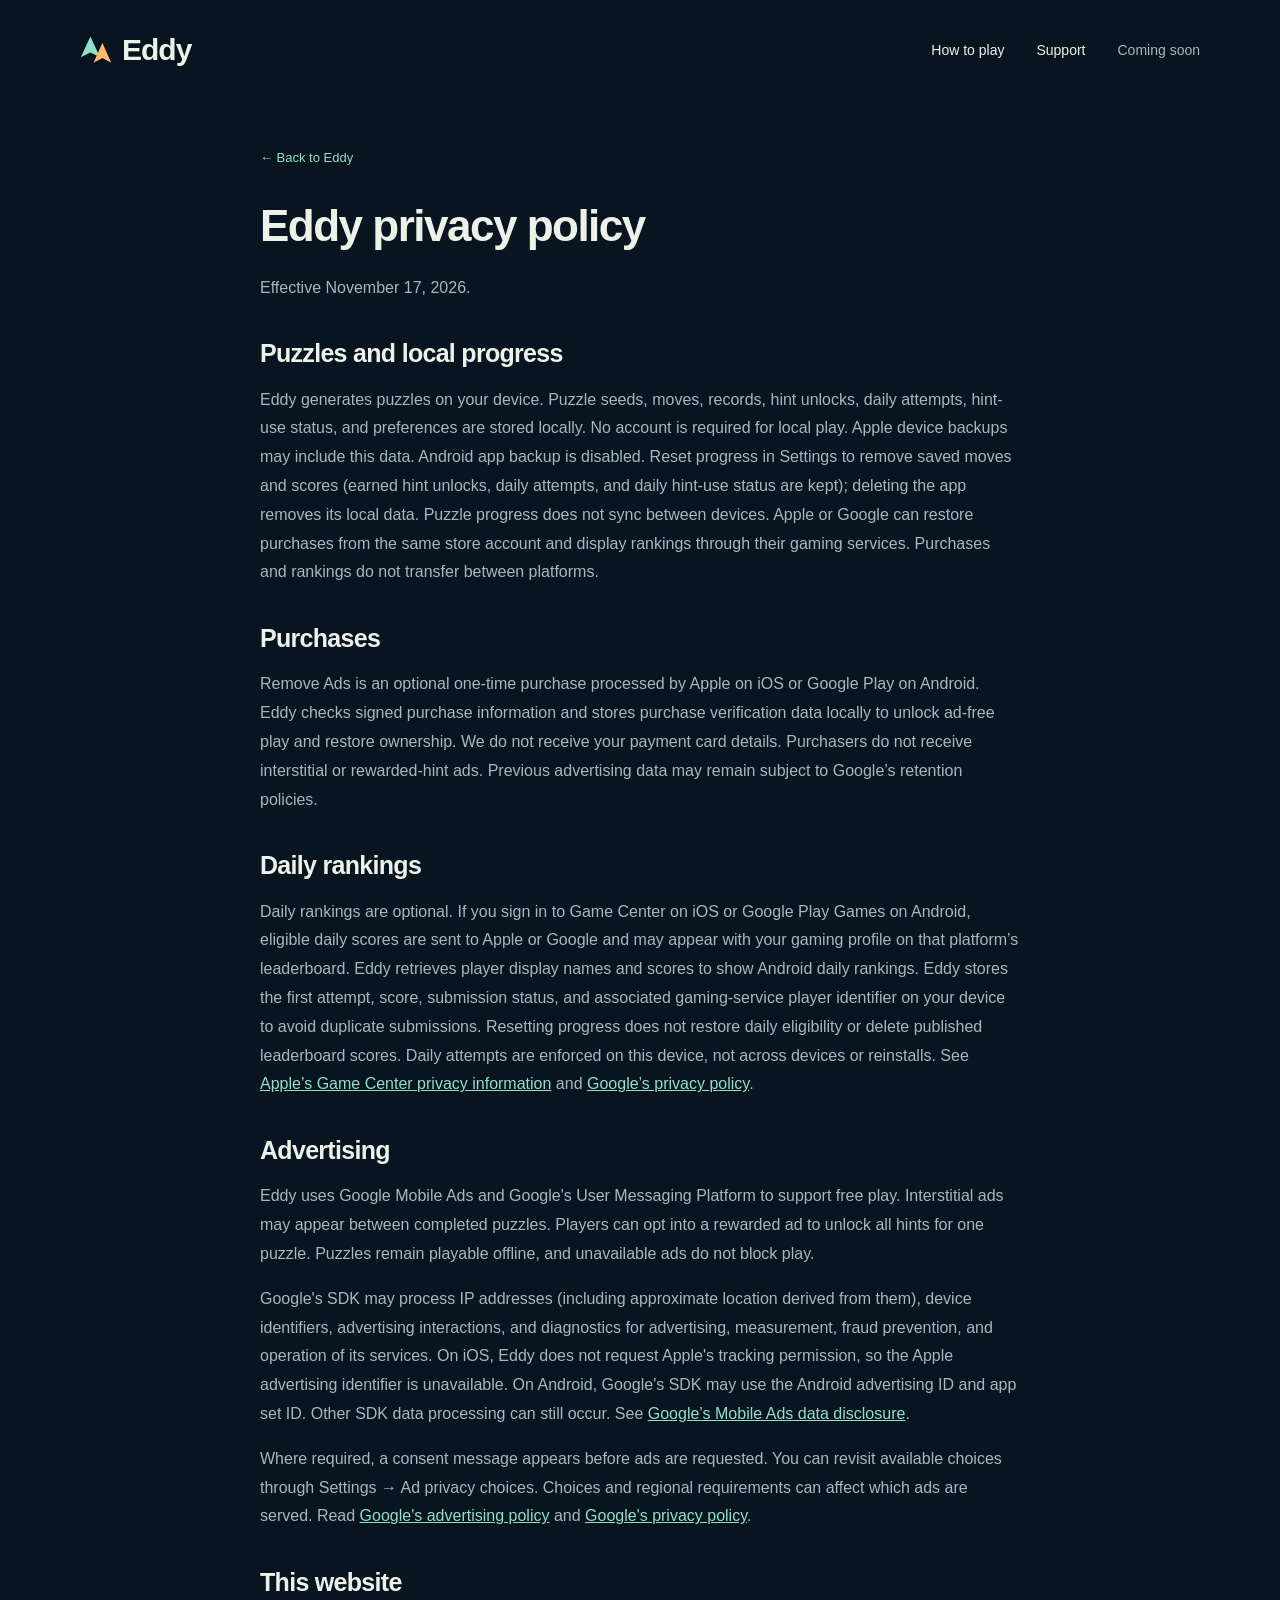
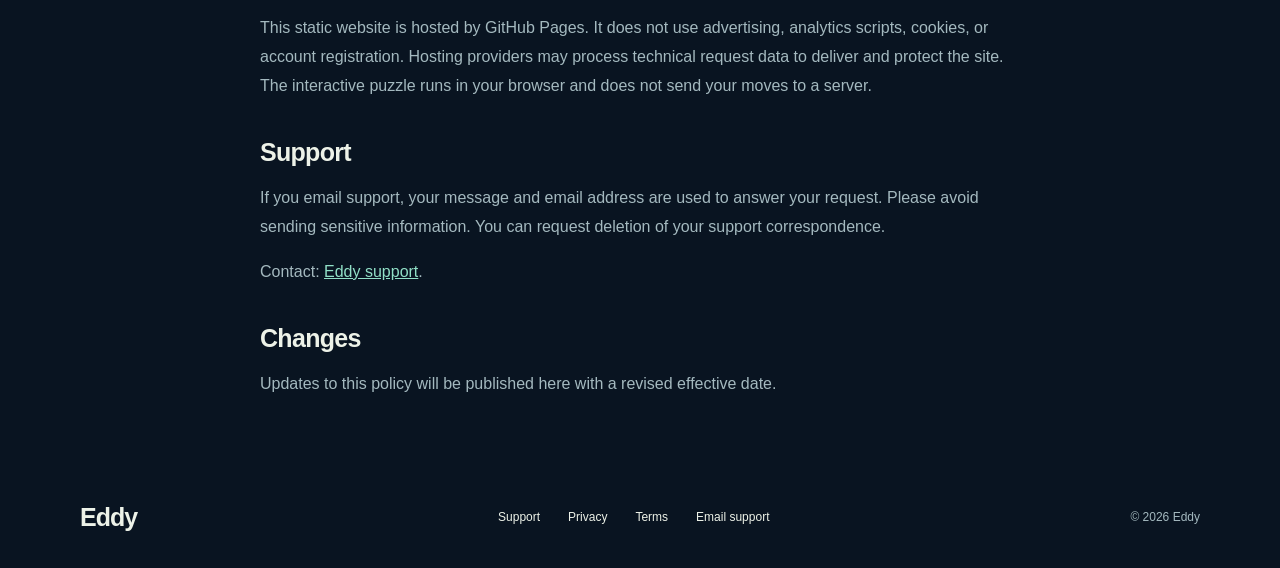
==== commit d2a0f793: "feat: add Eddy terms of service" ====
--- a/privacy/index.html
+++ b/privacy/index.html
@@ -135,7 +135,7 @@
     <footer class="wrap">
       <a class="footer-brand" href="/">Eddy</a>
       <div>
-        <a href="/support/">Support</a><a href="/privacy/">Privacy</a
+        <a href="/support/">Support</a><a href="/privacy/">Privacy</a><a href="/terms/">Terms</a
         ><a href="mailto:rod@bondoc.cloud">Email support</a>
       </div>
       <small>© 2026 Eddy</small>
--- a/style.css
+++ b/style.css
@@ -416,20 +416,57 @@
   max-width: 650px;
 }
 .store-status {
-  display: flex;
-  flex-wrap: wrap;
-  gap: 12px;
-}
-.store-status > span {
-  border: 1px solid var(--line);
-  border-radius: 8px;
-  padding: 12px 18px;
+  display: grid;
+  grid-template-columns: repeat(2, minmax(0, 1fr));
+  gap: 16px;
+  max-width: 620px;
+  margin-block: 24px;
+}
+.store-status-card {
+  --store-accent: var(--mint);
+  display: flex;
+  align-items: center;
+  gap: 16px;
+  padding: 20px;
+  border: 1px solid #91e0c744;
+  border-radius: 14px;
+  background: var(--panel);
+}
+.store-status-android {
+  --store-accent: var(--gold);
+  border-color: #ffba6b44;
+}
+.store-device-icon {
+  flex: 0 0 40px;
+  color: var(--store-accent);
+}
+.store-device-icon svg {
+  display: block;
+  width: 40px;
+  height: 40px;
+}
+.store-status-copy {
+  display: grid;
+  gap: 5px;
+}
+.store-status-note {
+  color: var(--store-accent);
+  font-size: 10px;
+  font-weight: 600;
+  letter-spacing: 1.2px;
+  text-transform: uppercase;
+}
+.store-status-copy strong {
   color: var(--text);
-}
-.store-status-note {
-  display: block;
-  color: var(--muted);
-  font-size: 12px;
+  font-size: 21px;
+  font-weight: 600;
+  line-height: 1.25;
+  letter-spacing: -0.3px;
+}
+.store-devices {
+  color: var(--muted);
+  font-size: 12px;
+  line-height: 1.5;
 }
 .closing .closing-note {
   font-size: 13px;
@@ -551,6 +588,11 @@
     flex-wrap: wrap;
   }
 }
+@media (max-width: 640px) {
+  .store-status {
+    grid-template-columns: 1fr;
+  }
+}
 @media (max-width: 480px) {
   .screenshot-grid {
     grid-template-columns: 1fr;
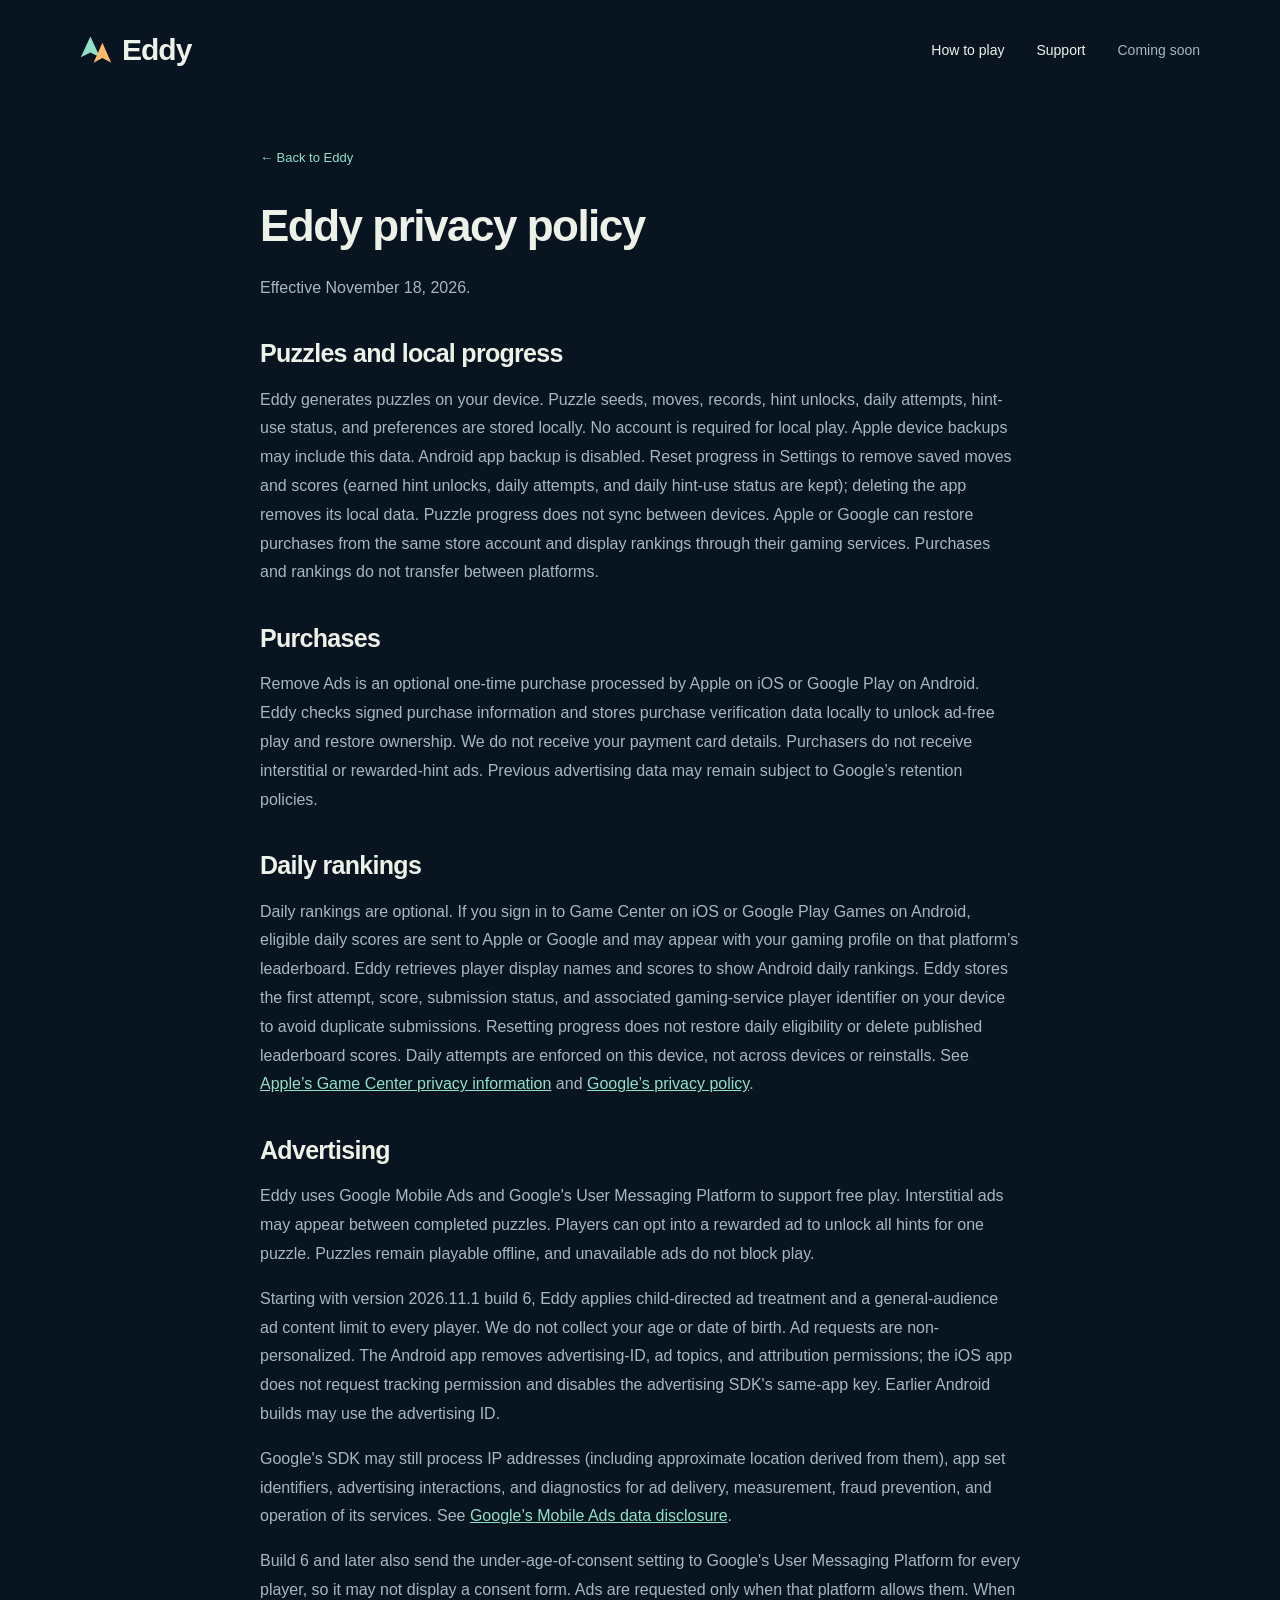
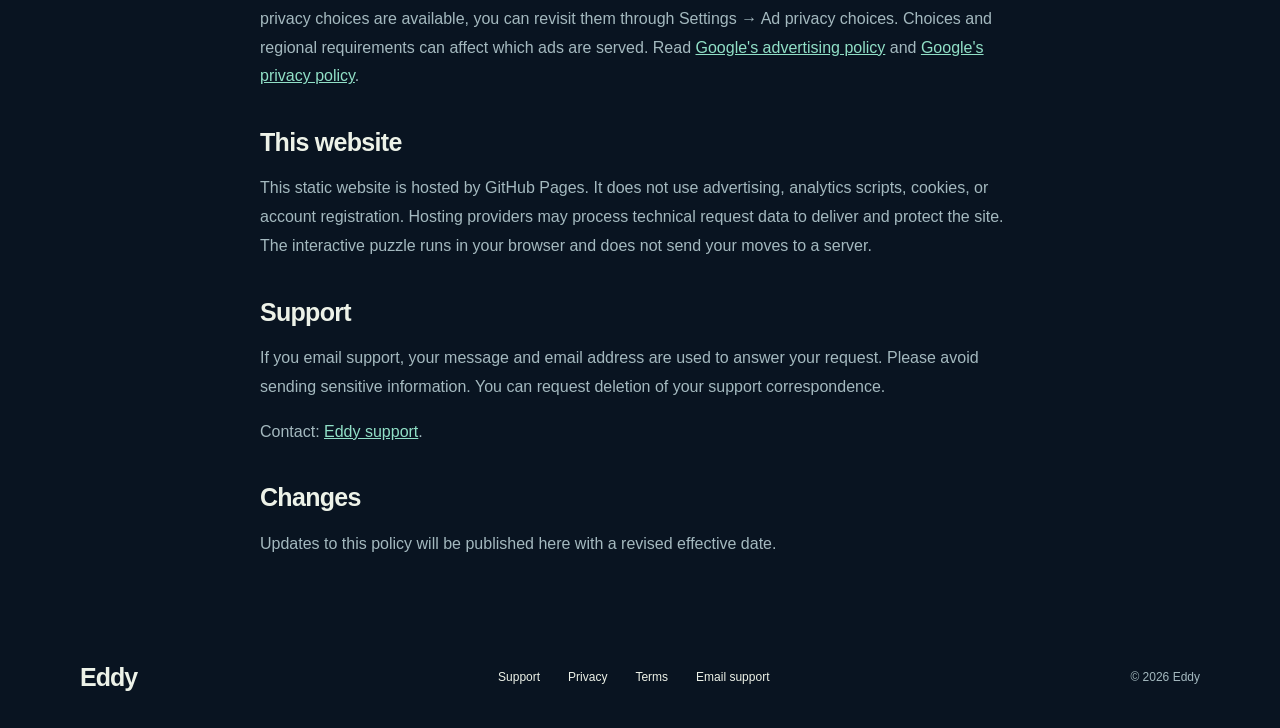
==== commit efd9ff40: "docs: explain child-directed advertising" ====
--- a/privacy/index.html
+++ b/privacy/index.html
@@ -56,7 +56,7 @@
     <main id="main" class="document wrap">
       <a class="back" href="/">← Back to Eddy</a>
       <h1>Eddy privacy policy</h1>
-      <p>Effective November 17, 2026.</p>
+      <p>Effective November 18, 2026.</p>
       <h2>Puzzles and local progress</h2>
       <p>
         Eddy generates puzzles on your device. Puzzle seeds, moves, records, hint unlocks, daily
@@ -98,20 +98,26 @@
         block play.
       </p>
       <p>
-        Google's SDK may process IP addresses (including approximate location derived from them),
-        device identifiers, advertising interactions, and diagnostics for advertising, measurement,
-        fraud prevention, and operation of its services. On iOS, Eddy does not request Apple's
-        tracking permission, so the Apple advertising identifier is unavailable. On Android,
-        Google's SDK may use the Android advertising ID and app set ID. Other SDK data processing
-        can still occur. See
+        Starting with version 2026.11.1 build 6, Eddy applies child-directed ad treatment and a
+        general-audience ad content limit to every player. We do not collect your age or date of
+        birth. Ad requests are non-personalized. The Android app removes advertising-ID, ad topics,
+        and attribution permissions; the iOS app does not request tracking permission and disables
+        the advertising SDK's same-app key. Earlier Android builds may use the advertising ID.
+      </p>
+      <p>
+        Google's SDK may still process IP addresses (including approximate location derived from
+        them), app set identifiers, advertising interactions, and diagnostics for ad delivery,
+        measurement, fraud prevention, and operation of its services. See
         <a href="https://developers.google.com/admob/android/privacy/play-data-disclosure"
           >Google’s Mobile Ads data disclosure</a
         >.
       </p>
       <p>
-        Where required, a consent message appears before ads are requested. You can revisit
-        available choices through Settings → Ad privacy choices. Choices and regional requirements
-        can affect which ads are served. Read
+        Build 6 and later also send the under-age-of-consent setting to Google's User Messaging
+        Platform for every player, so it may not display a consent form. Ads are requested only when
+        that platform allows them. When privacy choices are available, you can revisit them through
+        Settings → Ad privacy choices. Choices and regional requirements can affect which ads are
+        served. Read
         <a href="https://policies.google.com/technologies/ads">Google's advertising policy</a> and
         <a href="https://policies.google.com/privacy">Google's privacy policy</a>.
       </p>
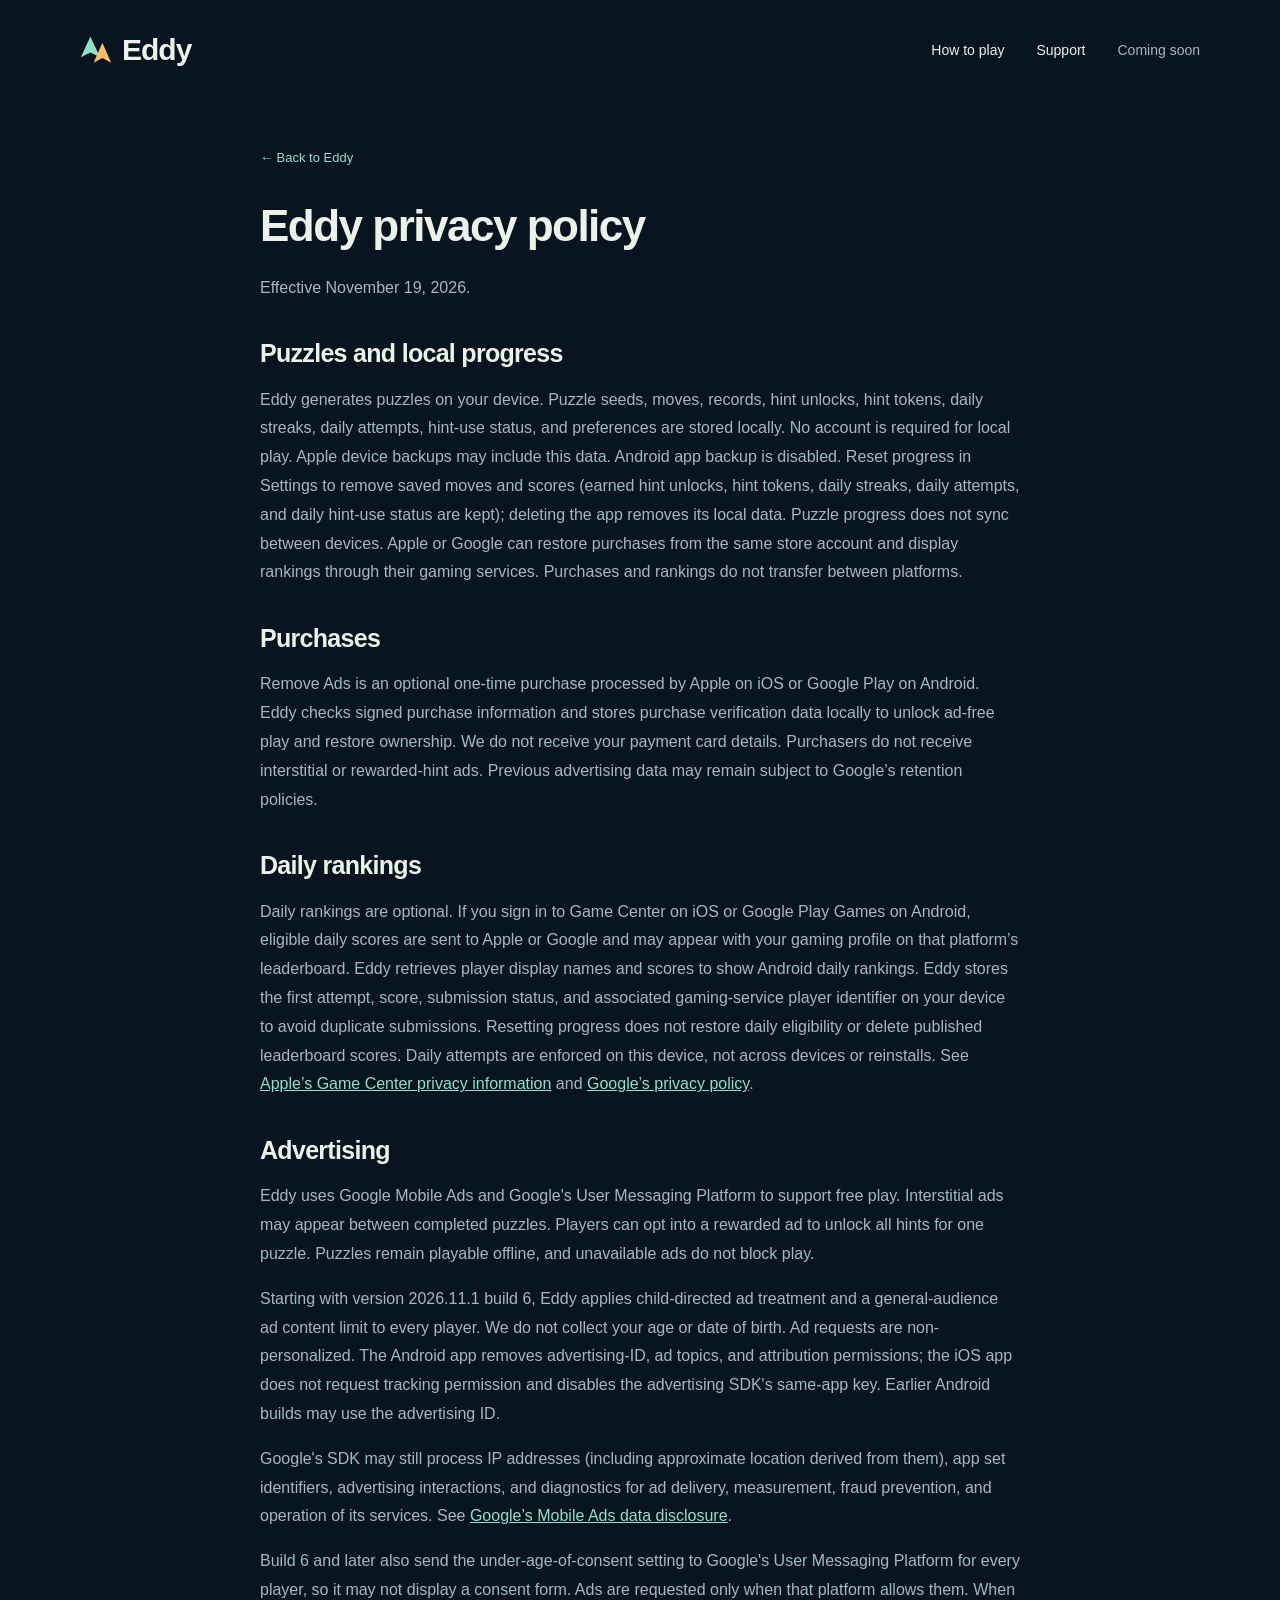
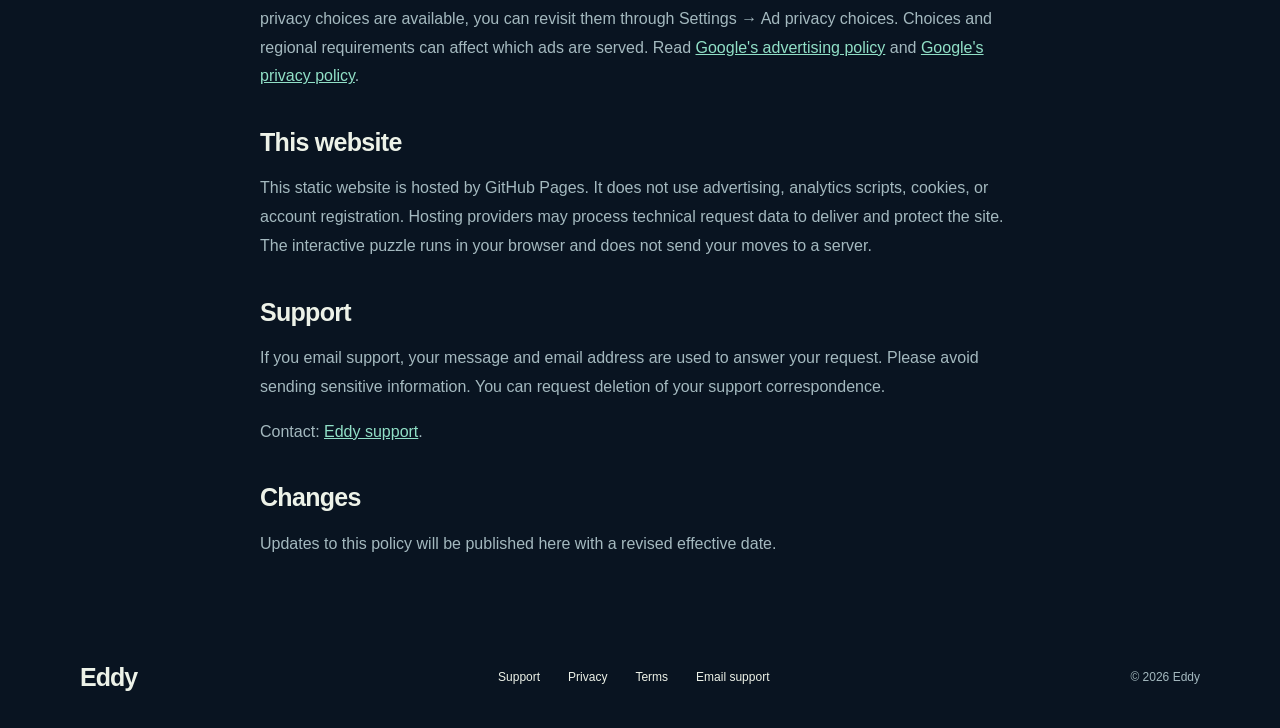
==== commit f2d7b5be: "feat: refresh marketing for the landscape release" ====
--- a/privacy/index.html
+++ b/privacy/index.html
@@ -56,17 +56,18 @@
     <main id="main" class="document wrap">
       <a class="back" href="/">← Back to Eddy</a>
       <h1>Eddy privacy policy</h1>
-      <p>Effective November 18, 2026.</p>
+      <p>Effective November 19, 2026.</p>
       <h2>Puzzles and local progress</h2>
       <p>
-        Eddy generates puzzles on your device. Puzzle seeds, moves, records, hint unlocks, daily
-        attempts, hint-use status, and preferences are stored locally. No account is required for
-        local play. Apple device backups may include this data. Android app backup is disabled.
-        Reset progress in Settings to remove saved moves and scores (earned hint unlocks, daily
-        attempts, and daily hint-use status are kept); deleting the app removes its local data.
-        Puzzle progress does not sync between devices. Apple or Google can restore purchases from
-        the same store account and display rankings through their gaming services. Purchases and
-        rankings do not transfer between platforms.
+        Eddy generates puzzles on your device. Puzzle seeds, moves, records, hint unlocks, hint
+        tokens, daily streaks, daily attempts, hint-use status, and preferences are stored locally.
+        No account is required for local play. Apple device backups may include this data. Android
+        app backup is disabled. Reset progress in Settings to remove saved moves and scores (earned
+        hint unlocks, hint tokens, daily streaks, daily attempts, and daily hint-use status are
+        kept); deleting the app removes its local data. Puzzle progress does not sync between
+        devices. Apple or Google can restore purchases from the same store account and display
+        rankings through their gaming services. Purchases and rankings do not transfer between
+        platforms.
       </p>
       <h2>Purchases</h2>
       <p>
--- a/style.css
+++ b/style.css
@@ -293,12 +293,19 @@
 }
 .screenshot-grid {
   display: grid;
-  grid-template-columns: repeat(4, minmax(0, 1fr));
+  grid-template-columns: repeat(2, minmax(0, 1fr));
   gap: 24px;
   align-items: start;
 }
 .screenshot-grid figure {
   margin: 0;
+}
+.screenshot-grid a {
+  display: block;
+  border-radius: 16px;
+}
+.screenshot-grid a:hover img {
+  border-color: var(--mint);
 }
 .screenshot-grid img {
   display: block;
@@ -309,7 +316,7 @@
 }
 .screenshot-grid figcaption {
   margin-top: 16px;
-  font-size: 14px;
+  font-size: 1rem;
   line-height: 1.6;
 }
 .screenshot-grid figcaption strong,
@@ -322,7 +329,7 @@
 .screenshot-grid figcaption span {
   margin-top: 4px;
   color: var(--muted);
-  font-size: 12px;
+  font-size: 0.875rem;
 }
 .how {
   display: grid;
@@ -528,9 +535,6 @@
   border-radius: 8px;
 }
 @media (max-width: 900px) {
-  .screenshot-grid {
-    grid-template-columns: repeat(2, minmax(0, 1fr));
-  }
   .wrap {
     width: calc(100% - 40px);
   }
@@ -589,17 +593,15 @@
   }
 }
 @media (max-width: 640px) {
+  .screenshot-grid {
+    grid-template-columns: 1fr;
+    gap: 32px;
+  }
   .store-status {
     grid-template-columns: 1fr;
   }
 }
 @media (max-width: 480px) {
-  .screenshot-grid {
-    grid-template-columns: 1fr;
-    max-width: 320px;
-    margin-inline: auto;
-    gap: 32px;
-  }
   .seas {
     gap: 16px;
   }
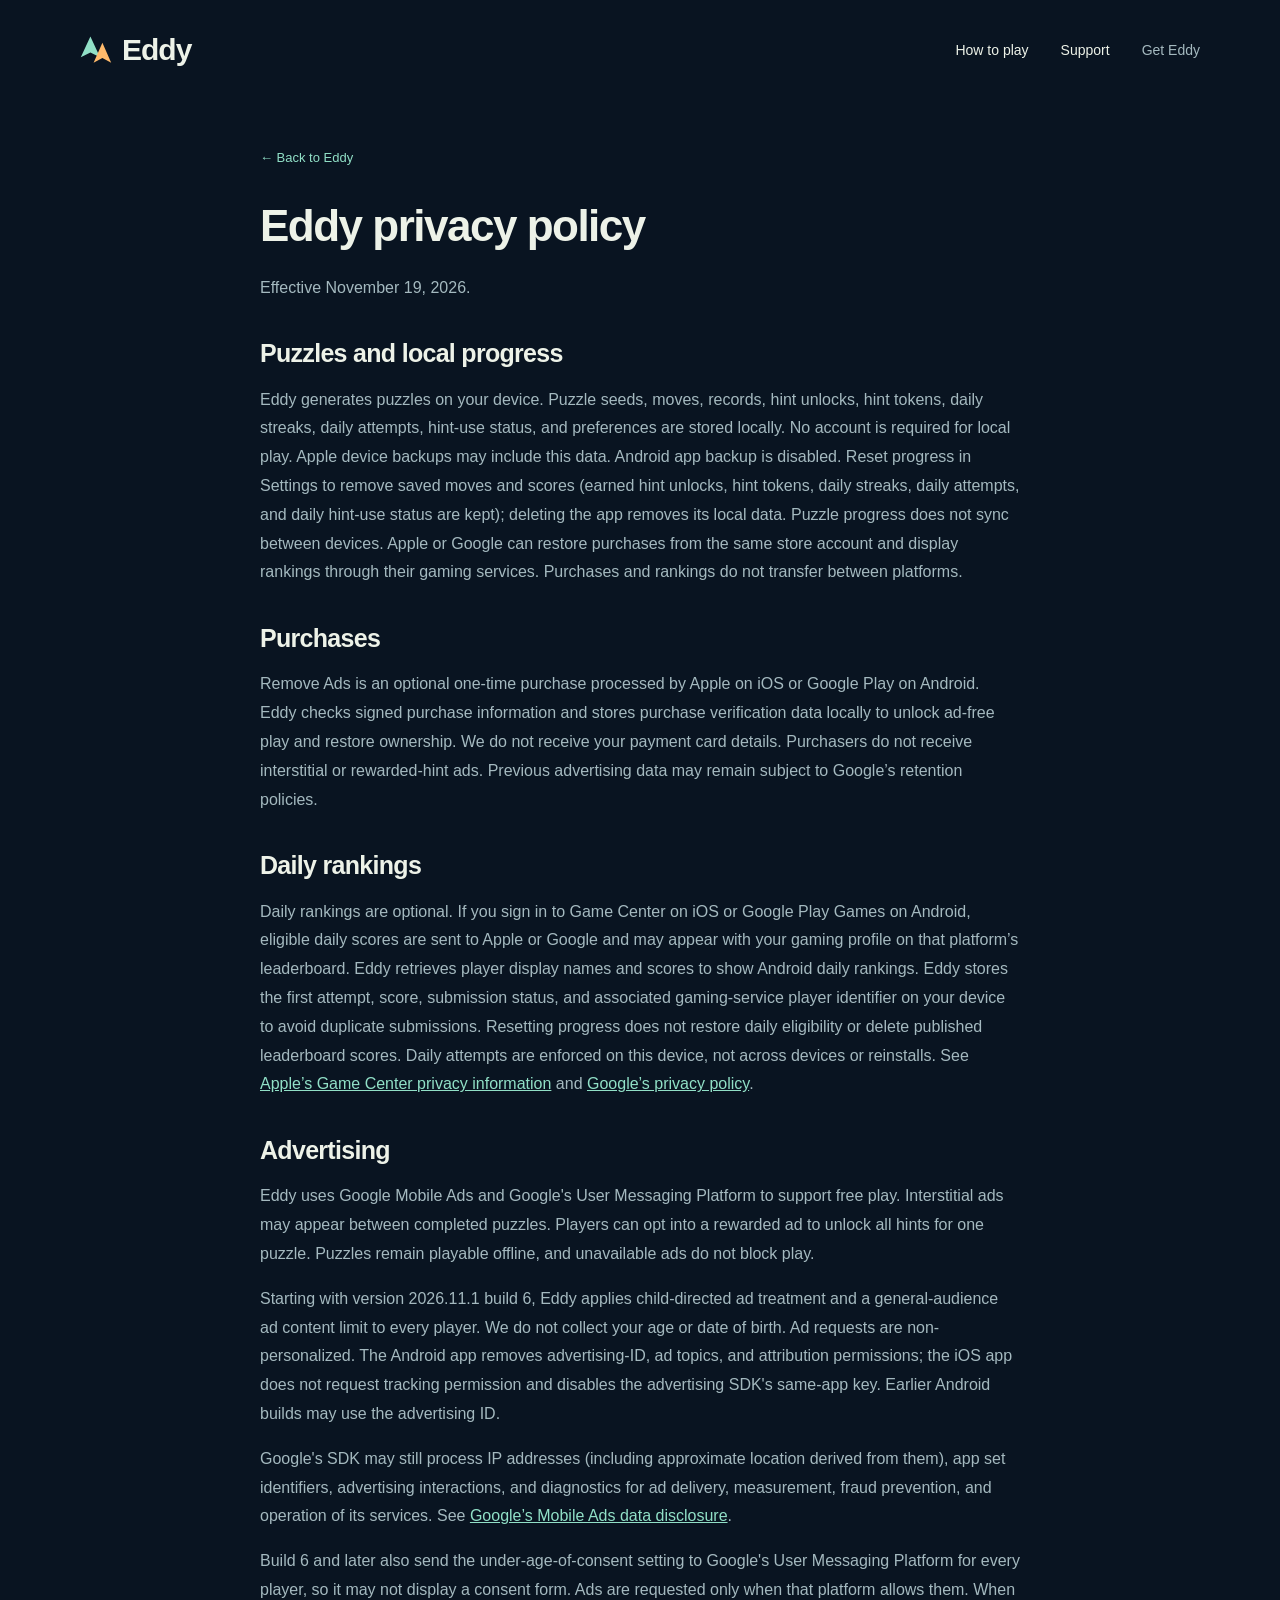
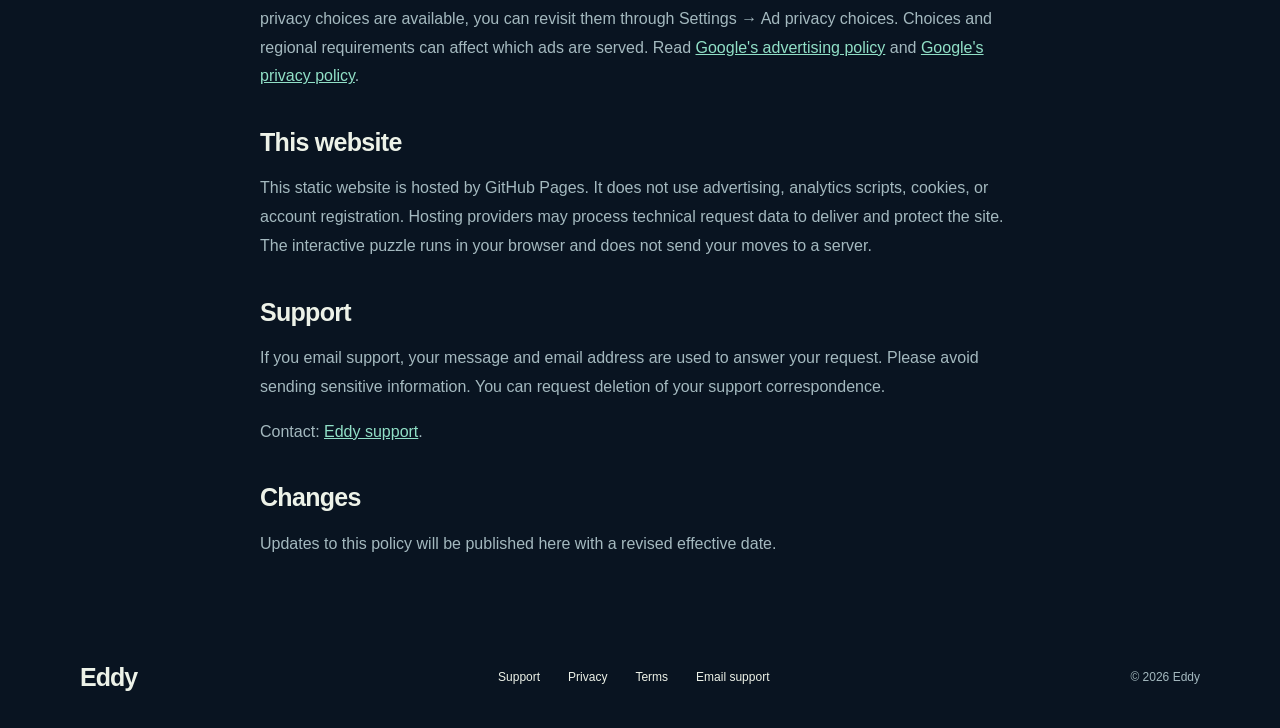
==== commit 615b238a: "feat: announce iOS launch with official App Store badge" ====
--- a/privacy/index.html
+++ b/privacy/index.html
@@ -19,7 +19,7 @@
       content="Learn how Eddy handles local puzzle progress, purchases, daily rankings, advertising consent, and support requests."
     />
     <meta property="og:url" content="https://eddy.bondoc.cloud/privacy/" />
-    <meta property="og:image" content="https://eddy.bondoc.cloud/assets/social.png?v=20261117" />
+    <meta property="og:image" content="https://eddy.bondoc.cloud/assets/social.png?v=20261120" />
     <meta name="twitter:card" content="summary_large_image" />
     <link rel="icon" href="/assets/favicon.svg" type="image/svg+xml" />
     <link rel="apple-touch-icon" href="/assets/app-icon.png" />
@@ -27,16 +27,19 @@
     <meta property="og:site_name" content="Eddy" />
     <meta property="og:image:width" content="1200" />
     <meta property="og:image:height" content="630" />
-    <meta property="og:image:alt" content="Eddy: get both boats home. Coming to iOS and Android." />
+    <meta
+      property="og:image:alt"
+      content="Eddy: get both boats home. Available on iPhone and iPad. Android coming soon."
+    />
     <meta name="twitter:title" content="Eddy Privacy Policy — Game Data, Ads &amp; Purchases" />
     <meta
       name="twitter:description"
       content="Learn how Eddy handles local puzzle progress, purchases, daily rankings, advertising consent, and support requests."
     />
-    <meta name="twitter:image" content="https://eddy.bondoc.cloud/assets/social.png?v=20261117" />
+    <meta name="twitter:image" content="https://eddy.bondoc.cloud/assets/social.png?v=20261120" />
     <meta
       name="twitter:image:alt"
-      content="Eddy: get both boats home. Coming to iOS and Android."
+      content="Eddy: get both boats home. Available on iPhone and iPad. Android coming soon."
     />
   </head>
   <body>
@@ -50,7 +53,7 @@
       >
       <nav aria-label="Main navigation">
         <a href="/#how">How to play</a><a href="/support/">Support</a
-        ><a class="nav-cta" href="/#get-eddy">Coming soon</a>
+        ><a class="nav-cta" href="/#get-eddy">Get Eddy</a>
       </nav>
     </header>
     <main id="main" class="document wrap">
--- a/style.css
+++ b/style.css
@@ -293,7 +293,7 @@
 }
 .screenshot-grid {
   display: grid;
-  grid-template-columns: repeat(2, minmax(0, 1fr));
+  grid-template-columns: repeat(3, minmax(0, 1fr));
   gap: 24px;
   align-items: start;
 }
@@ -311,6 +311,9 @@
   display: block;
   width: 100%;
   height: auto;
+  aspect-ratio: 3 / 4;
+  object-fit: contain;
+  background: #081520;
   border: 1px solid var(--line);
   border-radius: 16px;
 }
@@ -408,7 +411,7 @@
   padding-block: 40px;
   margin-bottom: 40px;
 }
-.closing img {
+.closing > img {
   border-radius: 16px;
   flex-shrink: 0;
 }
@@ -421,6 +424,25 @@
   line-height: 1.7;
   color: var(--muted);
   max-width: 650px;
+}
+.app-store-badge {
+  display: inline-block;
+  flex-shrink: 0;
+  line-height: 0;
+}
+.app-store-badge img {
+  display: block;
+  width: auto;
+  height: 60px;
+}
+.hero-download {
+  display: table;
+  margin-top: 24px;
+}
+.store-download {
+  display: flex;
+  align-items: center;
+  padding: 20px;
 }
 .store-status {
   display: grid;
@@ -535,6 +557,9 @@
   border-radius: 8px;
 }
 @media (max-width: 900px) {
+  .screenshot-grid {
+    grid-template-columns: repeat(2, minmax(0, 1fr));
+  }
   .wrap {
     width: calc(100% - 40px);
   }
@@ -595,6 +620,8 @@
 @media (max-width: 640px) {
   .screenshot-grid {
     grid-template-columns: 1fr;
+    max-width: 400px;
+    margin-inline: auto;
     gap: 32px;
   }
   .store-status {
@@ -608,7 +635,7 @@
   .closing {
     display: block;
   }
-  .closing img {
+  .closing > img {
     margin-bottom: 20px;
     width: 56px;
     height: 56px;
